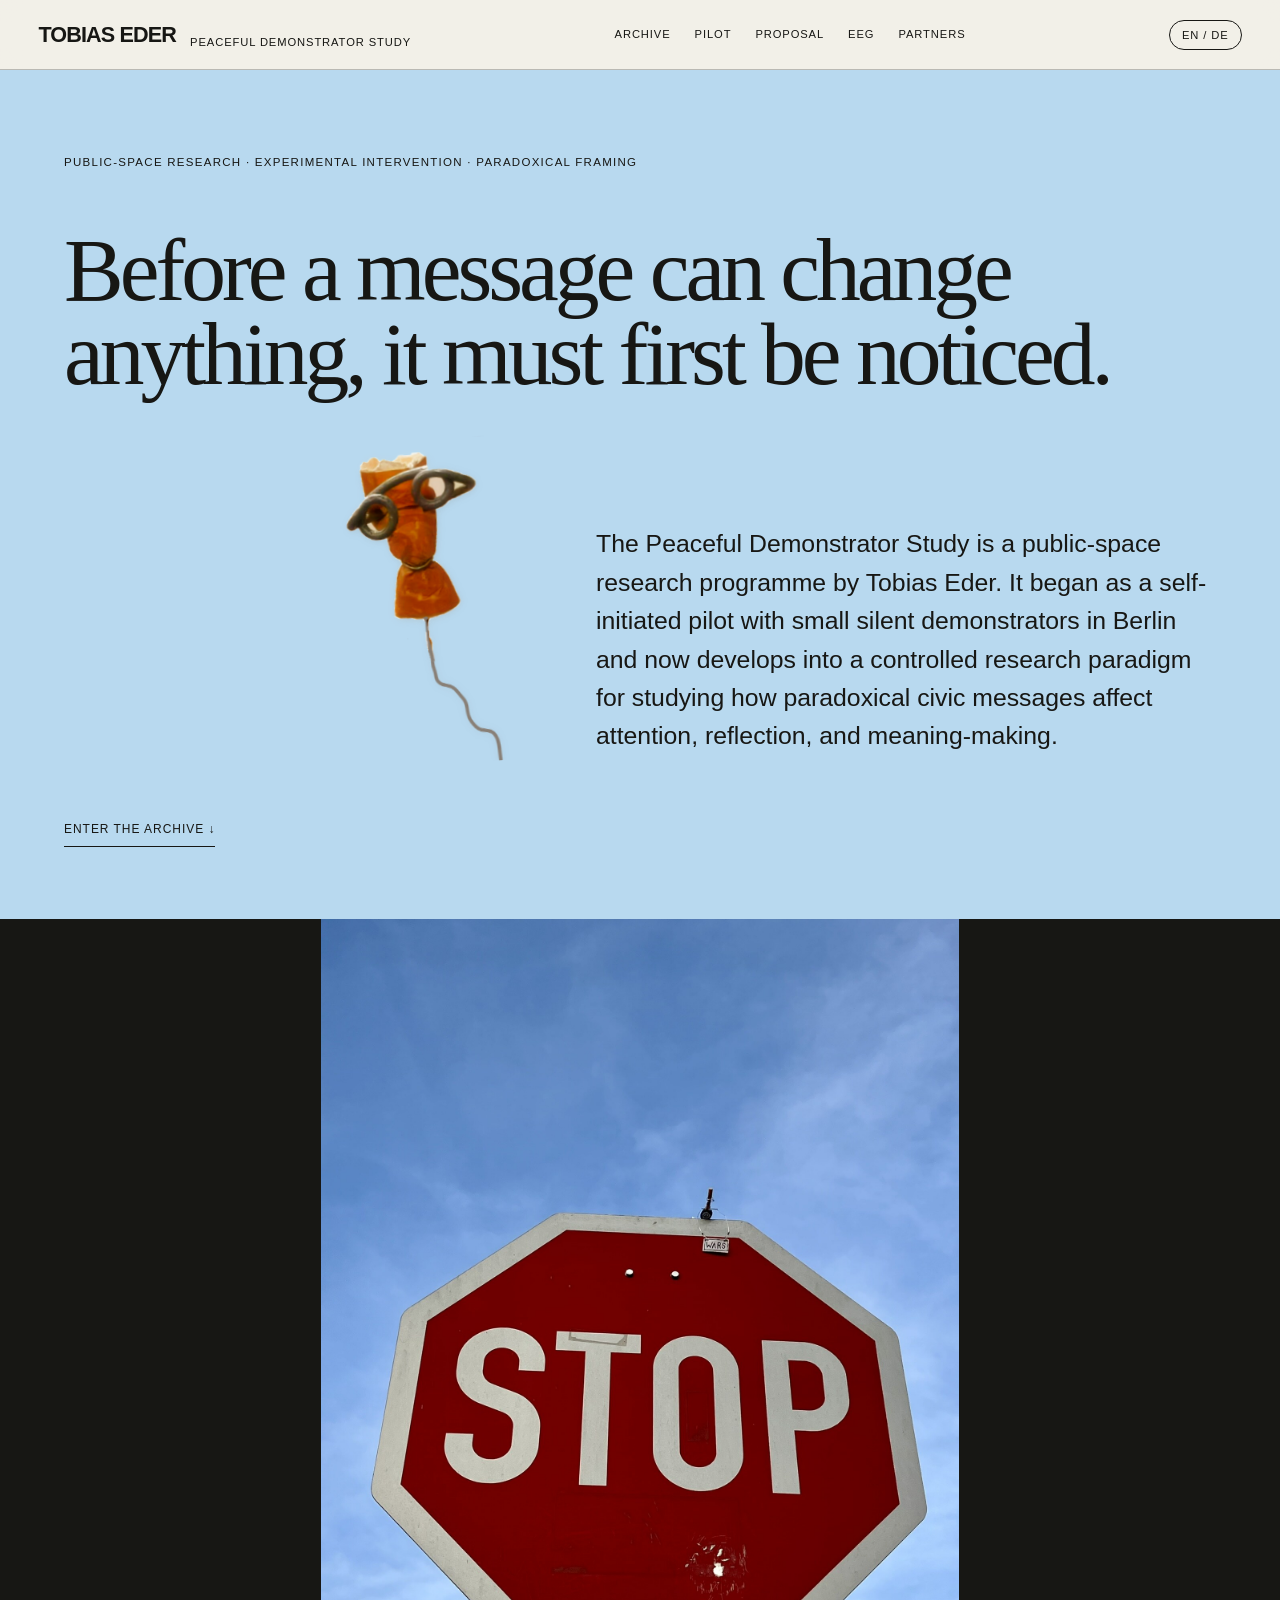
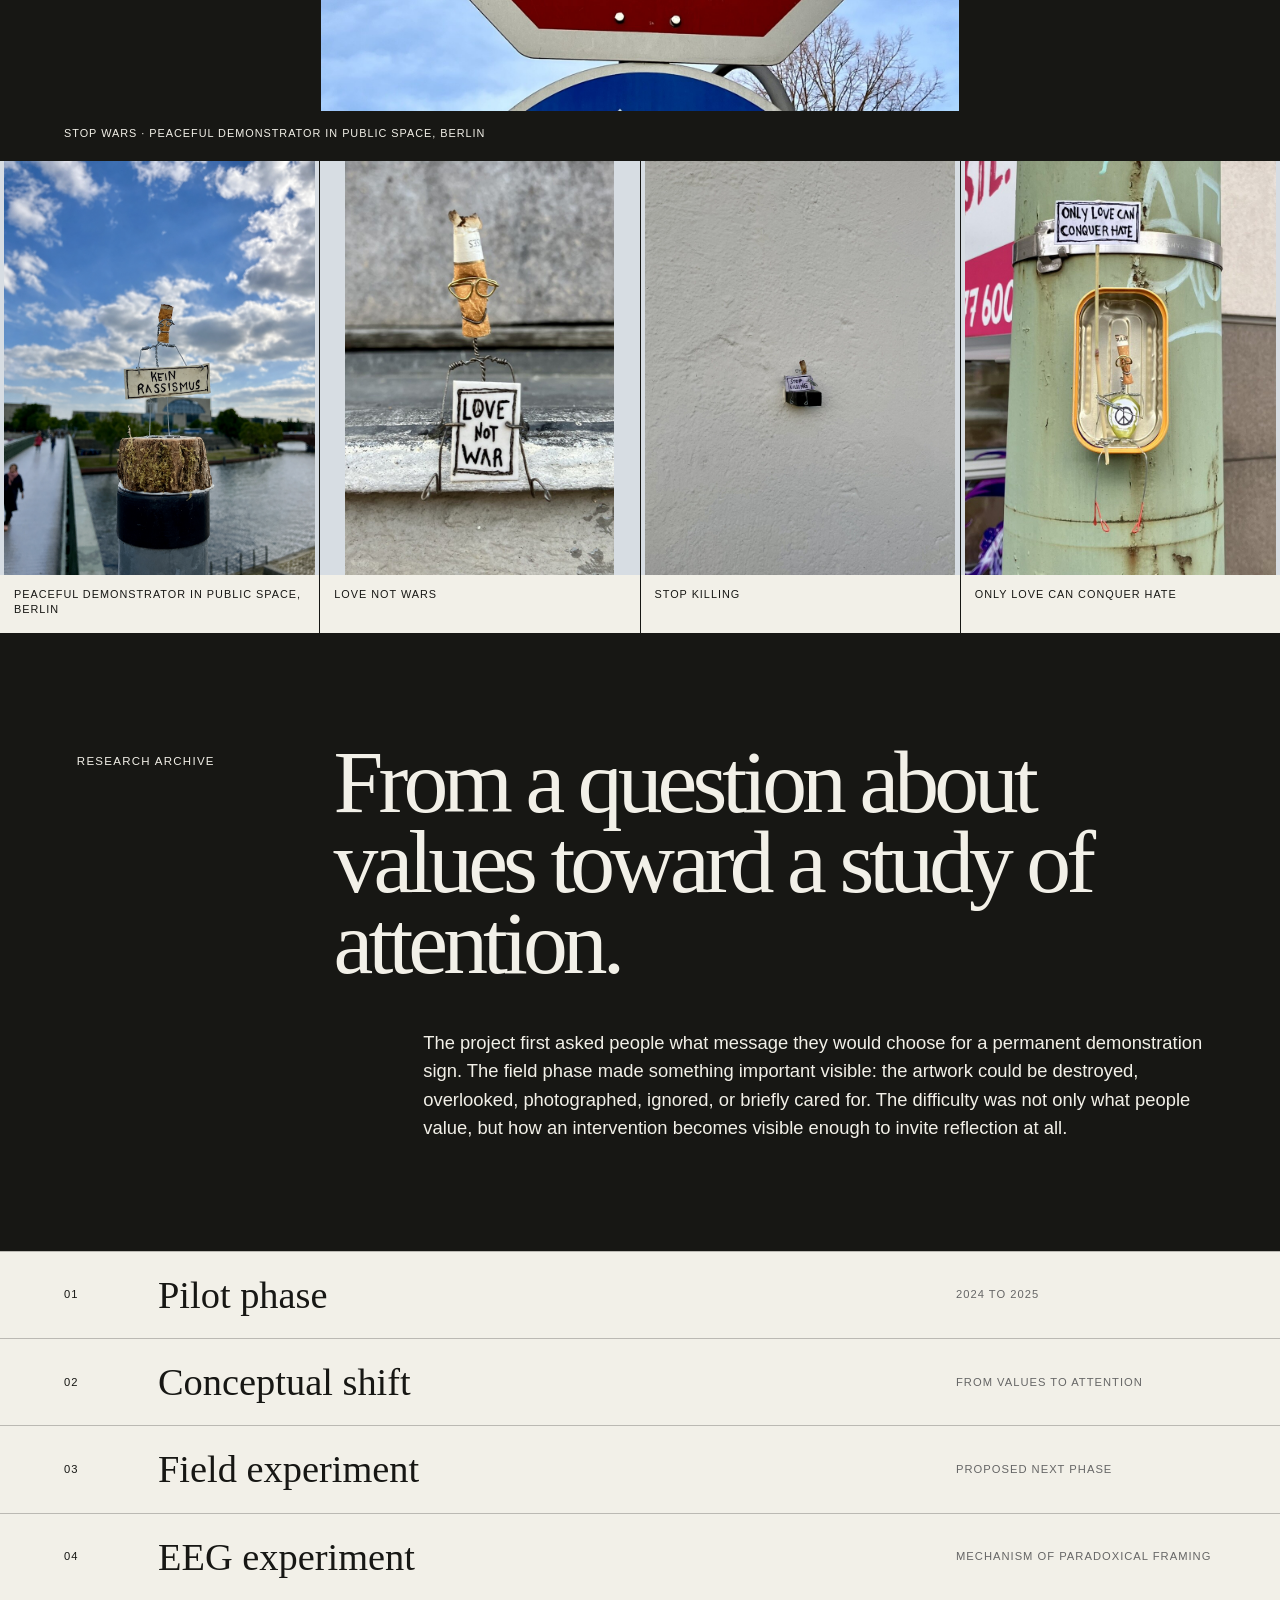
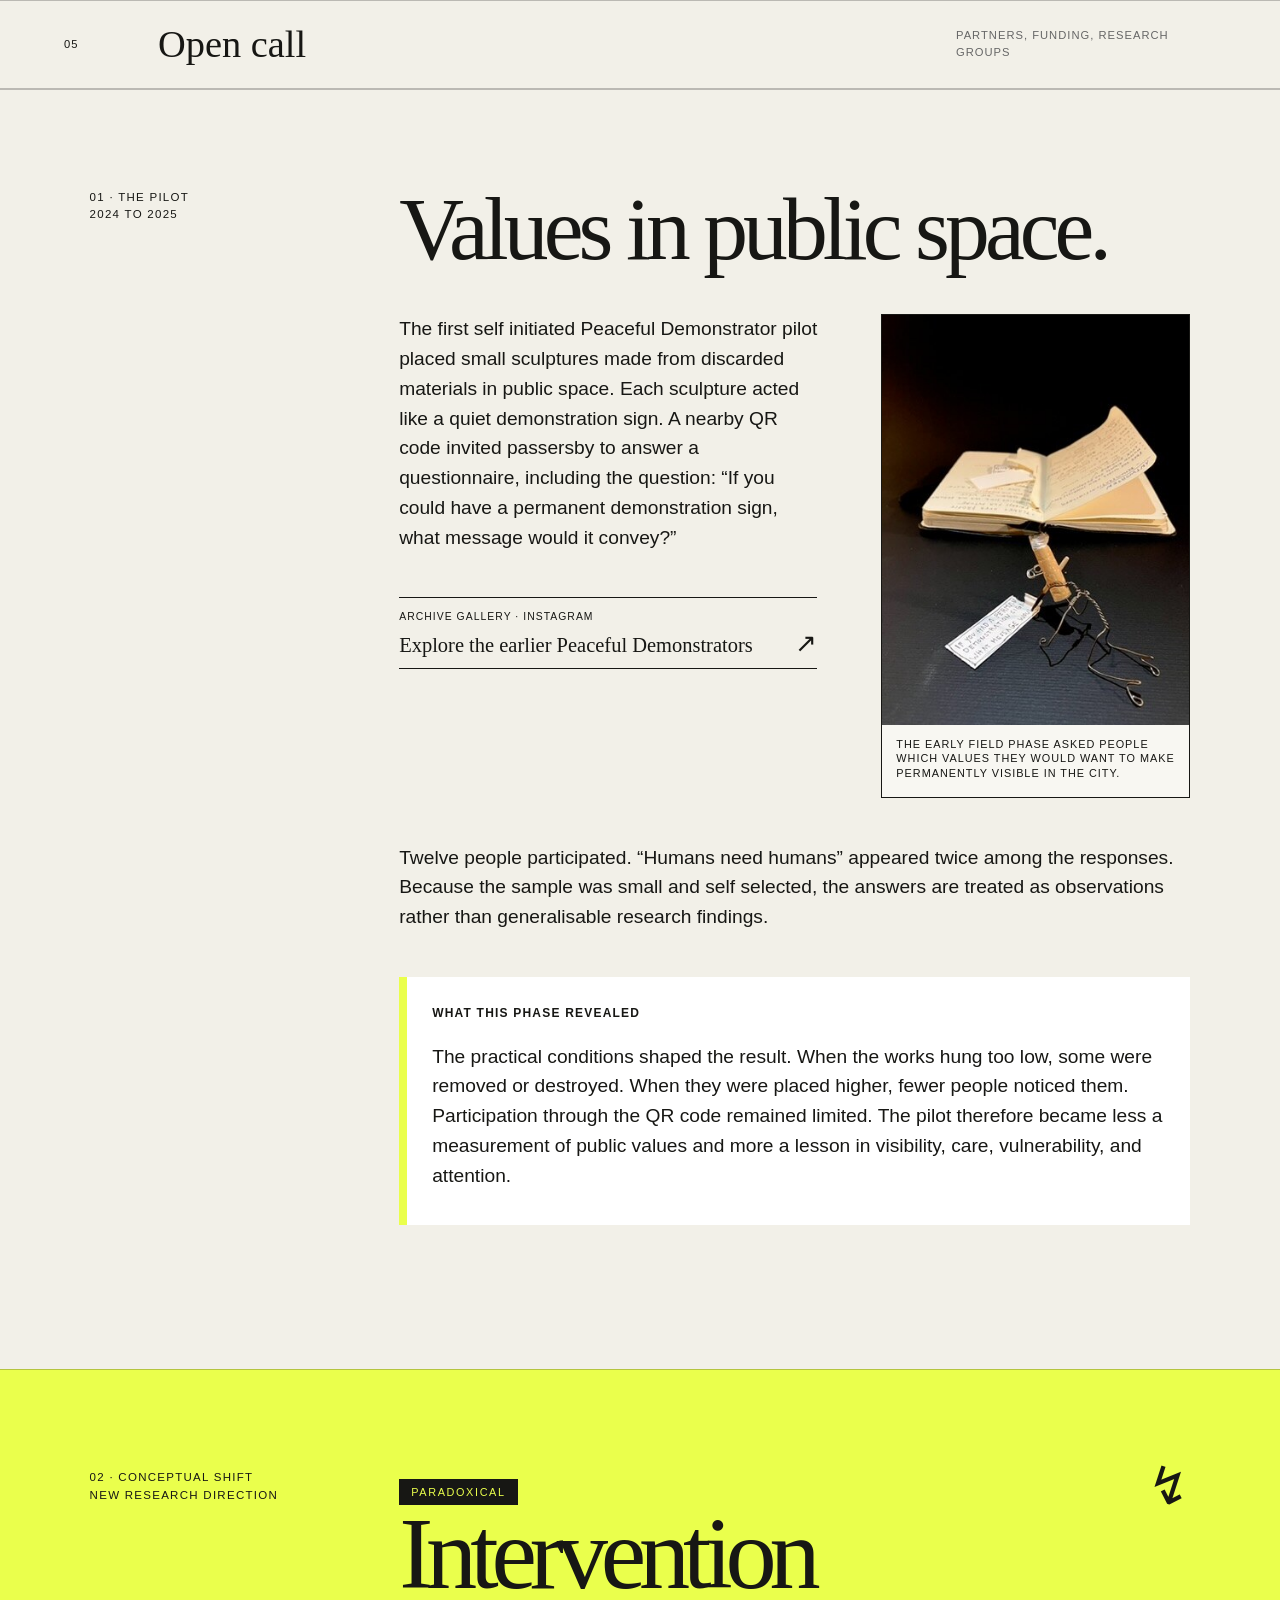
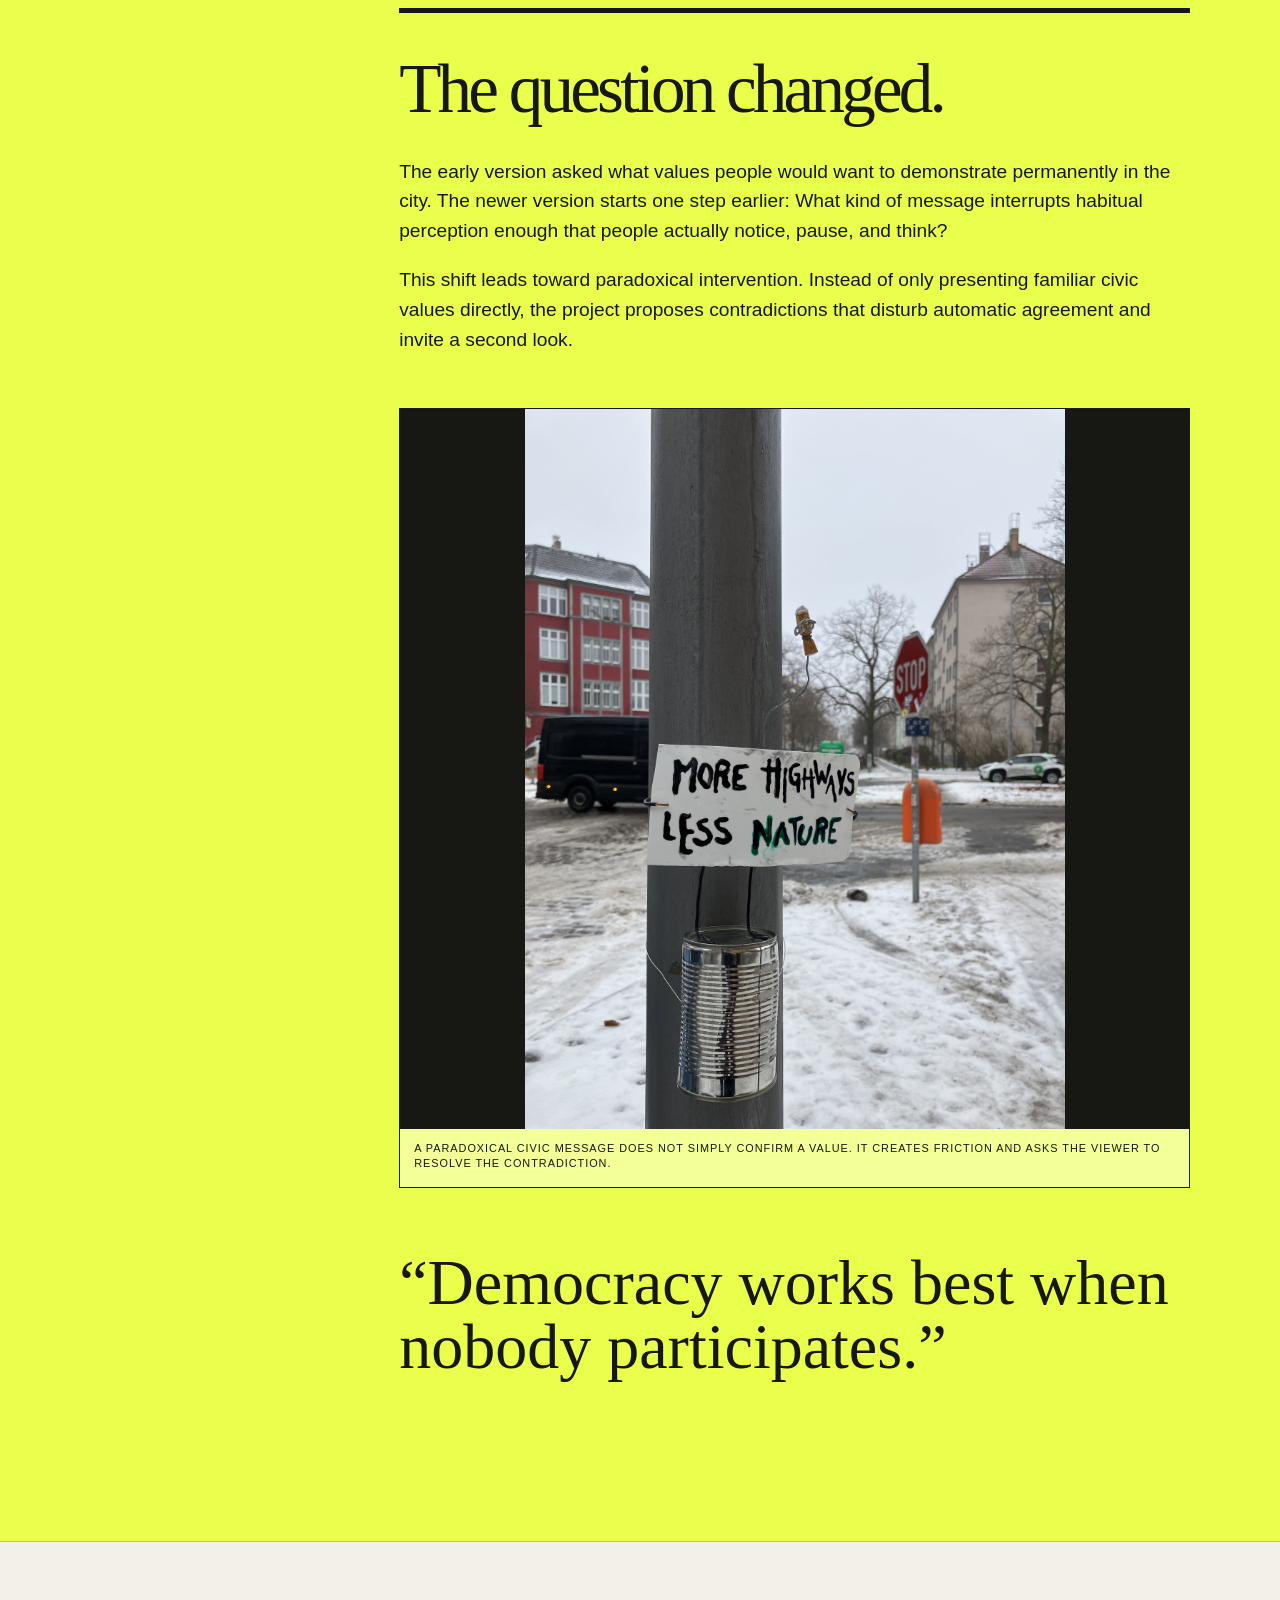
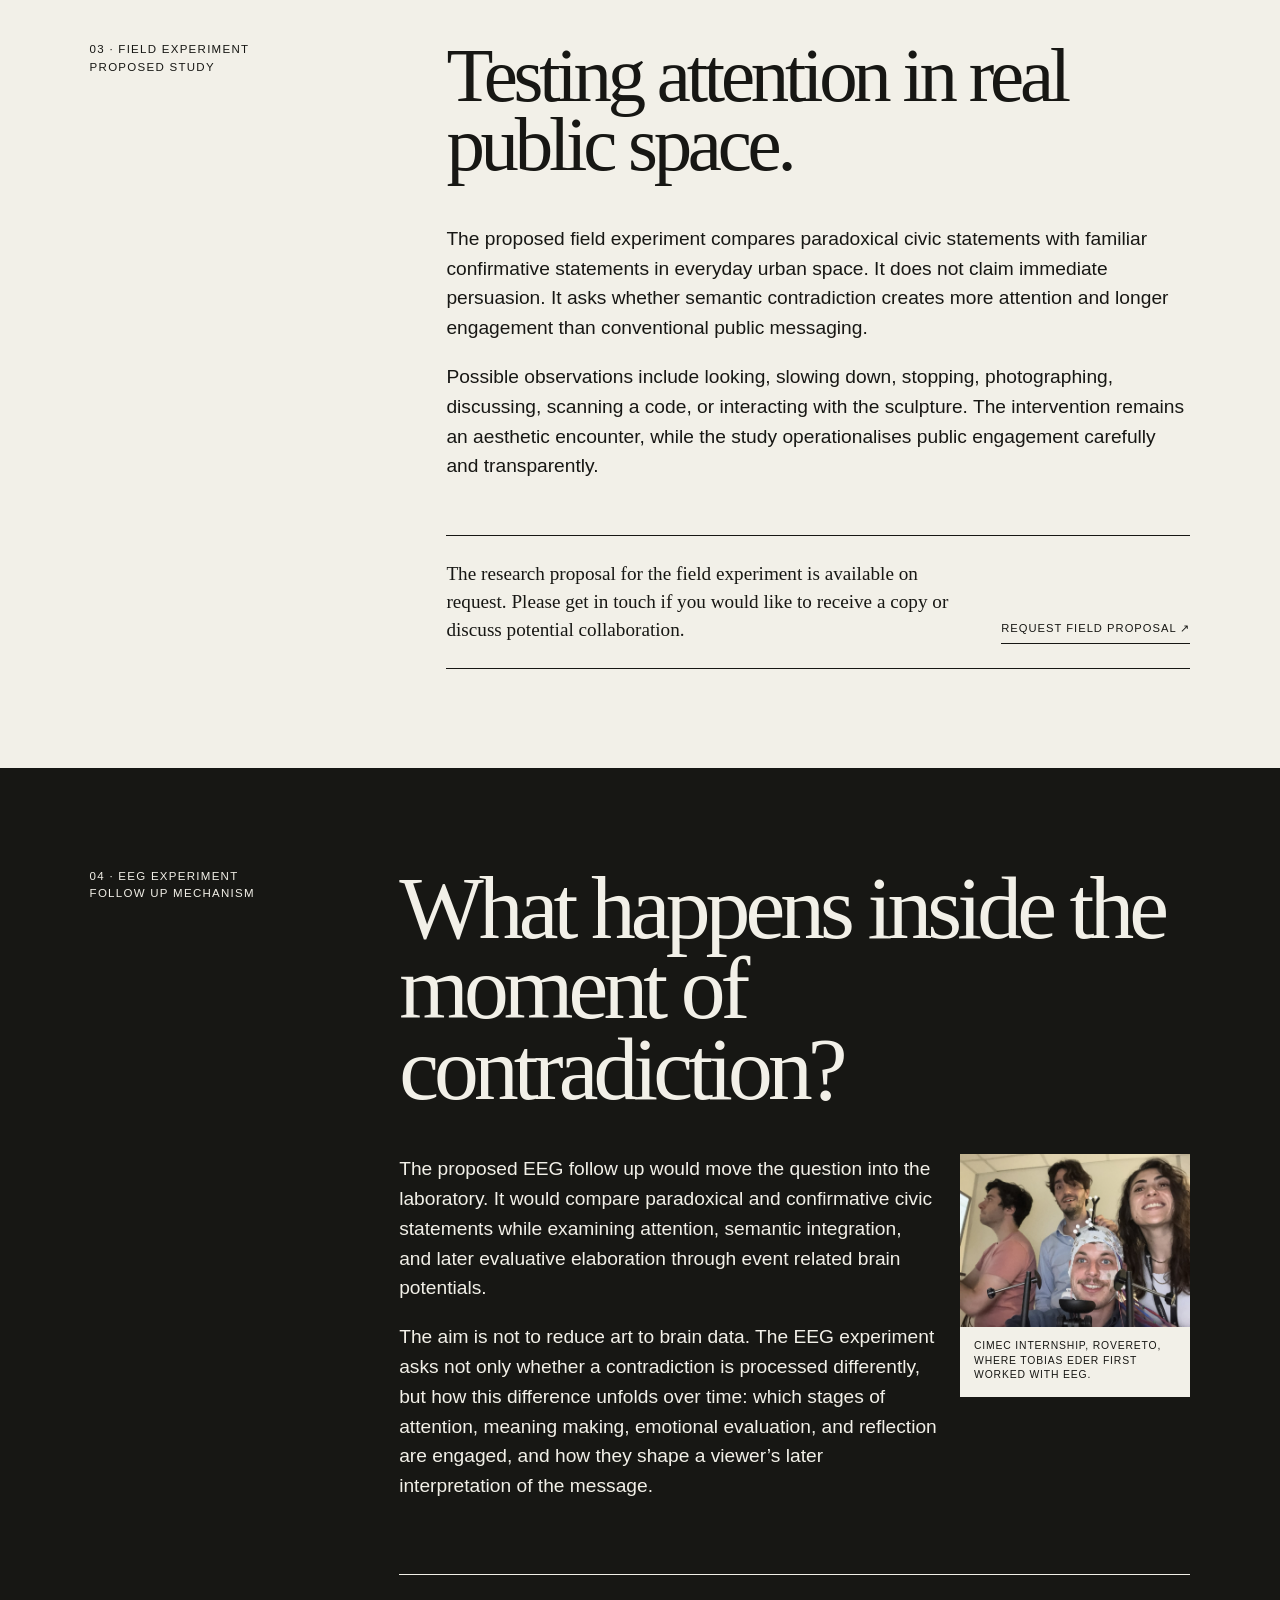
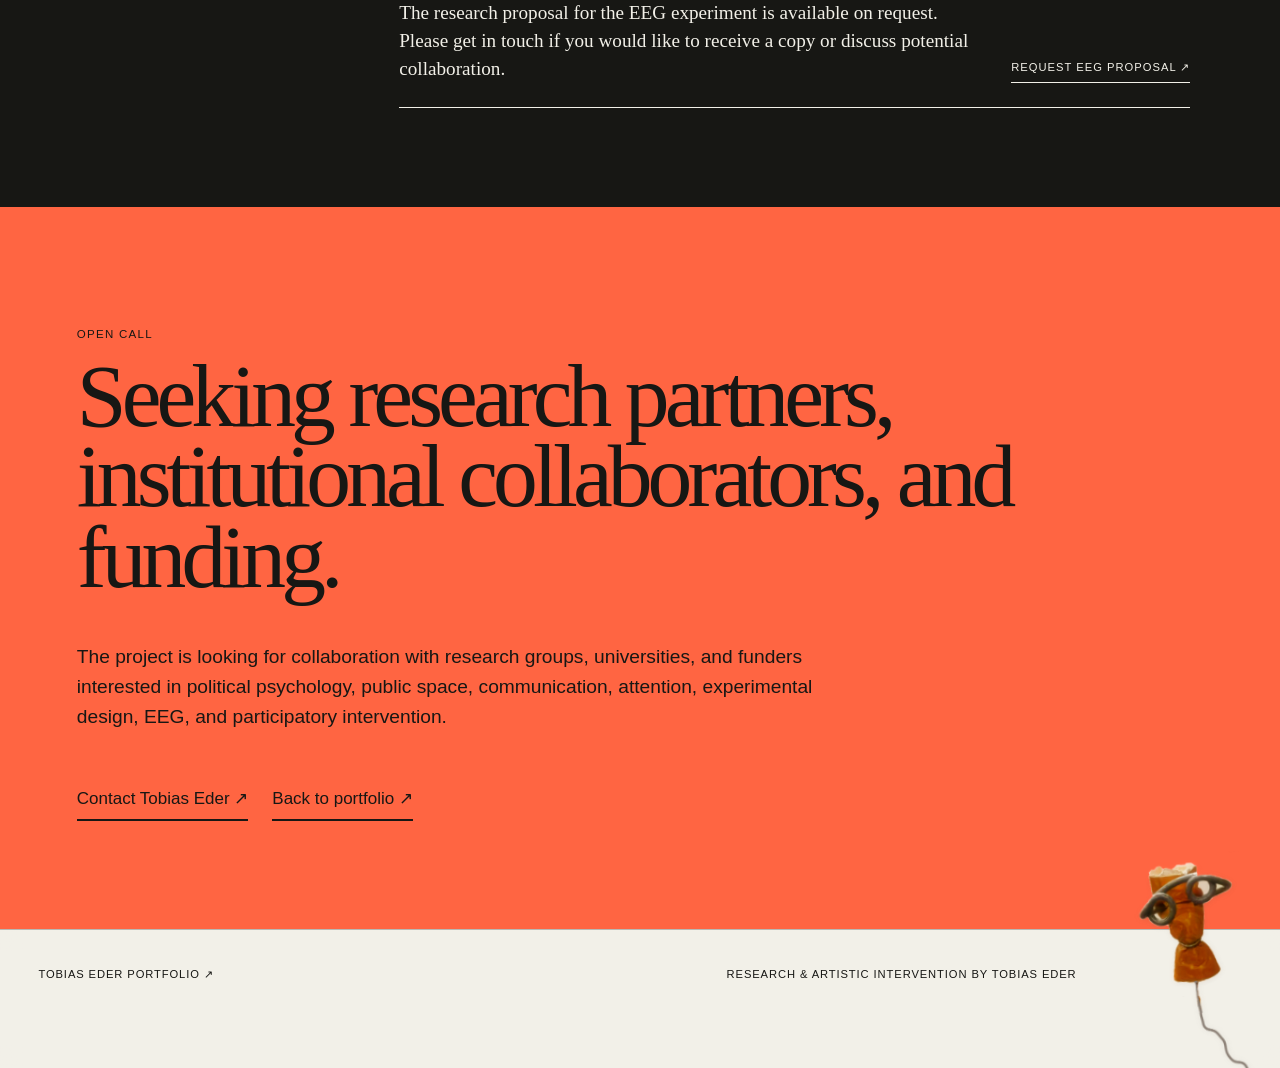
==== peaceful-study/index.html @ 13a1ddf2 "Publish latest Peaceful Demonstrator updates" ====
<!doctype html>
<html lang="en">
<head>
  <meta charset="utf-8">
  <meta name="viewport" content="width=device-width,initial-scale=1">
  <title>Peaceful Demonstrator Study · Tobias Eder</title>
  <link rel="stylesheet" href="study.css">
</head>
<body>
  <header>
    <a href="../index.html"><b>TOBIAS EDER</b><span>Peaceful Demonstrator Study</span></a>
    <nav>
      <a href="#archive">Archive</a>
      <a href="#pilot">Pilot</a>
      <a href="#proposal">Proposal</a>
      <a href="#eeg">EEG</a>
      <a href="#partners">Partners</a>
    </nav>
  </header>

  <main>
    <section class="study-hero">
      <p>Public-space research · Experimental intervention · Paradoxical framing</p>
      <h1>Before a message can change anything, it must first be noticed.</h1>
      <div class="hero-bottom">
        <img class="hero-character" src="../assets/footer-cigarette-head.png" alt="" aria-hidden="true">
        <p>The Peaceful Demonstrator Study is a public-space research programme by Tobias Eder. It began as a self-initiated pilot with small silent demonstrators in Berlin and now develops into a controlled research paradigm for studying how paradoxical civic messages affect attention, reflection, and meaning-making.</p>
        <a href="#archive">Enter the archive ↓</a>
      </div>
    </section>

    <figure class="study-image">
      <img src="../assets/peaceful-study/safe/stop-wars.jpg" alt="Peaceful Demonstrator carrying the message Stop wars in public space">
      <figcaption>Stop wars · Peaceful Demonstrator in public space, Berlin</figcaption>
    </figure>

    <section class="demonstrator-strip" aria-label="Peaceful Demonstrator image archive">
      <figure>
        <img src="../assets/peaceful-study/safe/peaceful-demonstrator-lightened.png" alt="Small Peaceful Demonstrator sculpture holding a civic sign in public space">
        <figcaption>Peaceful Demonstrator in public space, Berlin</figcaption>
      </figure>
      <figure>
        <img src="../assets/peaceful-study/safe/love-not-wars.jpg" alt="Peaceful Demonstrator carrying the message Love not wars">
        <figcaption>Love not wars</figcaption>
      </figure>
      <figure>
        <img src="../assets/peaceful-study/safe/stop-killing.jpg" alt="Peaceful Demonstrator carrying the message Stop killing">
        <figcaption>Stop killing</figcaption>
      </figure>
      <figure>
        <img src="../assets/peaceful-study/safe/only-love-can-conquer-hate.jpg" alt="Peaceful Demonstrator carrying the message Only love can conquer hate">
        <figcaption>Only love can conquer hate</figcaption>
      </figure>
    </section>

    <section id="archive" class="archive-intro">
      <p>Research archive</p>
      <h2>From a question about values toward a study of attention.</h2>
      <p>The project first asked people what message they would choose for a permanent demonstration sign. The field phase made something important visible: the artwork could be destroyed, overlooked, photographed, ignored, or briefly cared for. The difficulty was not only what people value, but how an intervention becomes visible enough to invite reflection at all.</p>
    </section>

    <nav class="study-index" aria-label="Peaceful Demonstrator Study chapters">
      <a href="#pilot"><span>01</span><strong>Pilot phase</strong><em>2024 to 2025</em></a>
      <a href="#shift"><span>02</span><strong>Conceptual shift</strong><em>From values to attention</em></a>
      <a href="#proposal"><span>03</span><strong>Field experiment</strong><em>Proposed next phase</em></a>
      <a href="#eeg"><span>04</span><strong>EEG experiment</strong><em>Mechanism of paradoxical framing</em></a>
      <a href="#partners"><span>05</span><strong>Open call</strong><em>Partners, funding, research groups</em></a>
    </nav>

    <section id="pilot" class="chapter">
      <aside>01 · The pilot<br>2024 to 2025</aside>
      <div>
        <h2>Values in public space.</h2>
        <div class="pilot-intro">
          <div class="pilot-copy">
            <p>The first self initiated Peaceful Demonstrator pilot placed small sculptures made from discarded materials in public space. Each sculpture acted like a quiet demonstration sign. A nearby QR code invited passersby to answer a questionnaire, including the question: “If you could have a permanent demonstration sign, what message would it convey?”</p>
            <a class="pilot-instagram" href="https://www.instagram.com/peacefuldemonstratorstudy/" target="_blank" rel="noopener">
              <span>Archive gallery · Instagram</span>
              Explore the earlier Peaceful Demonstrators <b aria-hidden="true">↗</b>
            </a>
          </div>
          <figure class="chapter-image chapter-image-small">
            <img src="../assets/peaceful-study/safe/asking-for-values.jpg" alt="Peaceful Demonstrator asking for values in public space">
            <figcaption>The early field phase asked people which values they would want to make permanently visible in the city.</figcaption>
          </figure>
        </div>
        <p>Twelve people participated. “Humans need humans” appeared twice among the responses. Because the sample was small and self selected, the answers are treated as observations rather than generalisable research findings.</p>
        <div class="learning">
          <h3>What this phase revealed</h3>
          <p>The practical conditions shaped the result. When the works hung too low, some were removed or destroyed. When they were placed higher, fewer people noticed them. Participation through the QR code remained limited. The pilot therefore became less a measurement of public values and more a lesson in visibility, care, vulnerability, and attention.</p>
        </div>
      </div>
    </section>

    <section id="shift" class="chapter accent">
      <aside>02 · Conceptual shift<br>New research direction</aside>
      <div>
        <div class="paradox-heading" aria-label="Paradoxical intervention">
          <span class="paradox-label">Paradoxical</span>
          <span class="paradox-spark" aria-hidden="true">↯</span>
          <strong>Intervention</strong>
        </div>
        <h2>The question changed.</h2>
        <p>The early version asked what values people would want to demonstrate permanently in the city. The newer version starts one step earlier: What kind of message interrupts habitual perception enough that people actually notice, pause, and think?</p>
        <p>This shift leads toward paradoxical intervention. Instead of only presenting familiar civic values directly, the project proposes contradictions that disturb automatic agreement and invite a second look.</p>
        <figure class="chapter-image">
          <img src="../assets/peaceful-study/safe/paradox-more-highways-less-nature.jpg" alt="Peaceful Demonstrator carrying the paradoxical message More highways less nature">
          <figcaption>A paradoxical civic message does not simply confirm a value. It creates friction and asks the viewer to resolve the contradiction.</figcaption>
        </figure>
        <blockquote>“Democracy works best when nobody participates.”</blockquote>
      </div>
    </section>

    <section id="proposal" class="chapter">
      <aside>03 · Field experiment<br>Proposed study</aside>
      <div>
        <h2>Testing attention in real public space.</h2>
        <p>The proposed field experiment compares paradoxical civic statements with familiar confirmative statements in everyday urban space. It does not claim immediate persuasion. It asks whether semantic contradiction creates more attention and longer engagement than conventional public messaging.</p>
        <p>Possible observations include looking, slowing down, stopping, photographing, discussing, scanning a code, or interacting with the sculpture. The intervention remains an aesthetic encounter, while the study operationalises public engagement carefully and transparently.</p>
        <div class="proposal-note">
          <p>The research proposal for the field experiment is available on request. Please get in touch if you would like to receive a copy or discuss potential collaboration.</p>
          <a href="mailto:eddyederart@gmail.com?subject=Peaceful%20Demonstrator%20Study%20Field%20Experiment%20Research%20Proposal">Request field proposal ↗</a>
        </div>
      </div>
    </section>

    <section id="eeg" class="chapter dark">
      <aside>04 · EEG experiment<br>Follow up mechanism</aside>
      <div>
        <h2>What happens inside the moment of contradiction?</h2>
        <div class="eeg-team-layout">
          <div>
            <p>The proposed EEG follow up would move the question into the laboratory. It would compare paradoxical and confirmative civic statements while examining attention, semantic integration, and later evaluative elaboration through event related brain potentials.</p>
            <p>The aim is not to reduce art to brain data. The EEG experiment asks not only whether a contradiction is processed differently, but how this difference unfolds over time: which stages of attention, meaning making, emotional evaluation, and reflection are engaged, and how they shape a viewer’s later interpretation of the message.</p>
          </div>
          <figure class="eeg-team-portrait">
            <img src="../assets/peaceful-study/eeg-experiment-team-portrait.jpeg" alt="Tobias Eder with collaborators during an EEG experiment session">
            <figcaption>CIMeC internship, Rovereto, where Tobias Eder first worked with EEG.</figcaption>
          </figure>
        </div>
        <div class="proposal-note">
          <p>The research proposal for the EEG experiment is available on request. Please get in touch if you would like to receive a copy or discuss potential collaboration.</p>
          <a href="mailto:eddyederart@gmail.com?subject=Peaceful%20Demonstrator%20Study%20EEG%20Experiment%20Research%20Proposal">Request EEG proposal ↗</a>
        </div>
      </div>
    </section>

    <section id="partners" class="partners">
      <p>Open call</p>
      <h2>Seeking research partners, institutional collaborators, and funding.</h2>
      <p>The project is looking for collaboration with research groups, universities, and funders interested in political psychology, public space, communication, attention, experimental design, EEG, and participatory intervention.</p>
      <div class="partner-links">
        <a href="mailto:eddyederart@gmail.com">Contact Tobias Eder ↗</a>
        <a href="../index.html">Back to portfolio ↗</a>
      </div>
    </section>
  </main>

  <footer class="study-footer">
    <img class="study-footer-character" src="../assets/footer-cigarette-head.png" alt="" aria-hidden="true">
    <a href="../index.html">Tobias Eder portfolio ↗</a>
    <span>Research & artistic intervention by Tobias Eder</span>
  </footer>

  <script src="../eddy-i18n.js"></script>
  <script src="study-motion.js"></script>
</body>
</html>
---- peaceful-study/study.css ----
:root{--ink:#171714;--paper:#f2f0e8;--yellow:#eaff4c;--blue:#b8d9ef;--orange:#ff6542;--line:rgba(23,23,20,.25);--serif:Georgia,"Times New Roman",serif;--sans:Arial,Helvetica,sans-serif}
*{box-sizing:border-box}html{scroll-behavior:smooth}body{margin:0;background:var(--paper);color:var(--ink);font:17px/1.55 var(--sans)}a{color:inherit;text-decoration:none}header,footer{display:flex;justify-content:space-between;align-items:center;padding:18px 3vw;border-bottom:1px solid var(--line);background:rgba(242,240,232,.94);backdrop-filter:blur(12px);position:sticky;top:0;z-index:10}footer{position:static;border-top:1px solid var(--line);border-bottom:0}header>a{display:flex;gap:14px;align-items:flex-end}header b{font-size:1.35rem;letter-spacing:-.04em}header span,header nav a,footer,.lang-toggle{text-transform:uppercase;letter-spacing:.08em;font-size:.7rem}header nav{display:flex;gap:24px;align-items:center}.lang-toggle{border:1px solid var(--ink);border-radius:999px;background:transparent;color:inherit;padding:8px 12px;cursor:pointer}
.study-hero{min-height:86vh;padding:8vh 5vw;background:var(--blue);display:flex;flex-direction:column;justify-content:space-between}.study-hero>p,.archive-intro>p:first-child,.chapter aside,.partners>p:first-child{text-transform:uppercase;letter-spacing:.11em;font-size:.72rem}.study-hero h1{font:400 clamp(3.6rem,7vw,8.5rem)/.93 var(--serif);letter-spacing:-.045em;margin:5vh 0;max-width:1180px}.hero-bottom{display:grid;grid-template-columns:1fr minmax(280px,620px);gap:5vw;align-items:end}.hero-bottom p{grid-column:2;font-size:clamp(1.15rem,2vw,1.55rem);margin:0}.hero-bottom a{justify-self:start;border-bottom:1px solid;padding-bottom:8px;text-transform:uppercase;letter-spacing:.08em;font-size:.75rem}
.study-image{margin:0;background:var(--ink);color:var(--paper)}.study-image img{display:block;width:100%;max-height:88vh;object-fit:contain;background:var(--ink)}.study-image figcaption{padding:14px 5vw 18px;text-transform:uppercase;letter-spacing:.09em;font-size:.68rem}
.demonstrator-strip{display:grid;grid-template-columns:repeat(4,1fr);gap:1px;background:var(--ink);border-top:1px solid var(--ink);border-bottom:1px solid var(--ink)}.demonstrator-strip figure{margin:0;background:var(--paper);min-width:0}.demonstrator-strip img{display:block;width:100%;height:46vh;max-height:560px;object-fit:contain;background:#d7dde3}.demonstrator-strip figcaption,.chapter-image figcaption{text-transform:uppercase;letter-spacing:.09em;font-size:.68rem;line-height:1.35}.demonstrator-strip figcaption{padding:12px 14px 16px}.chapter-image{margin:6vh 0;background:rgba(255,255,255,.42);border:1px solid currentColor}.chapter-image img{display:block;width:100%;height:auto;max-height:80vh;object-fit:contain;background:var(--ink)}.chapter-image figcaption{padding:12px 14px 16px}.chapter-image-small{max-width:460px;margin-left:auto}.chapter-image-small img{background:#d7dde3}
.archive-intro{padding:12vh 6vw;background:var(--ink);color:var(--paper);display:grid;grid-template-columns:180px minmax(0,1fr);gap:3vh 6vw}.archive-intro h2{font:400 clamp(3rem,7vw,8rem)/.9 var(--serif);letter-spacing:-.055em;margin:0}.archive-intro>p:last-child{grid-column:2;max-width:780px;margin:2vh 0 0 auto;font-size:1.15rem}
.study-index{border-top:1px solid var(--line);border-bottom:1px solid var(--line)}.study-index a{display:grid;grid-template-columns:70px minmax(0,1fr) 260px;gap:24px;align-items:center;padding:24px 5vw;border-top:1px solid var(--line);transition:background .2s}.study-index a:first-child{border-top:0}.study-index a:hover{background:var(--yellow)}.study-index span,.study-index em{text-transform:uppercase;letter-spacing:.09em;font-size:.7rem}.study-index strong{font:400 clamp(1.6rem,3vw,3.5rem)/1 var(--serif)}.study-index em{font-style:normal;color:#666}
.chapter{display:grid;grid-template-columns:220px minmax(0,1fr);gap:7vw;padding:11vh 7vw;border-top:1px solid var(--line)}.chapter h2,.partners h2{font:400 clamp(3rem,7vw,8rem)/.9 var(--serif);letter-spacing:-.055em;margin:0 0 5vh}.chapter div>p{font-size:1.2rem;max-width:800px}.learning{max-width:820px;border-left:8px solid var(--yellow);padding:15px 25px;margin:5vh 0;background:white}.learning h3{font-size:.75rem;text-transform:uppercase;letter-spacing:.1em}.accent{background:var(--yellow)}#proposal{grid-template-columns:280px minmax(0,1fr);gap:6vw}#proposal h2{max-width:1050px;font-size:clamp(3rem,6vw,7rem)}blockquote{font:400 clamp(2.4rem,5vw,6rem)/1 var(--serif);margin:7vh 0;max-width:1000px}.dark{background:var(--ink);color:var(--paper)}
.eeg-team-layout{display:grid;grid-template-columns:minmax(0,1fr) minmax(180px,.35fr);gap:clamp(28px,5vw,70px);align-items:start}.eeg-team-layout>div>p:first-child{margin-top:0}.eeg-team-portrait{width:clamp(180px,18vw,260px);margin:0;background:var(--paper);color:var(--ink);justify-self:end;align-self:start}.eeg-team-portrait img{display:block;width:100%;height:auto;aspect-ratio:4/3;object-fit:cover}.eeg-team-portrait figcaption{padding:12px 14px 14px;text-transform:uppercase;letter-spacing:.08em;font-size:.65rem;line-height:1.4}
.paradox-heading{display:grid;grid-template-columns:max-content 1fr;align-items:end;column-gap:18px;row-gap:8px;max-width:940px;margin:0 0 clamp(38px,5vh,68px);padding-bottom:18px;border-bottom:1px solid currentColor;position:relative}.paradox-heading::after{content:"";position:absolute;bottom:-1px;left:0;width:0;height:5px;background:var(--ink);transition:width .8s cubic-bezier(.2,.8,.2,1)}.paradox-heading.is-visible::after{width:100%}.paradox-label{grid-column:1;display:inline-block;margin:0;background:var(--ink);color:var(--yellow);padding:8px 12px 7px;font-size:.68rem;line-height:1;text-transform:uppercase;letter-spacing:.15em;transform:translateX(-10px);opacity:0;transition:transform .55s ease,opacity .45s ease}.paradox-heading.is-visible .paradox-label{transform:translateX(0);opacity:1}.paradox-spark{grid-column:2;justify-self:end;margin:0;color:var(--ink);font:400 clamp(2.4rem,4vw,4.5rem)/.7 var(--serif);transform:rotate(-16deg) scale(.7);opacity:0;transition:transform .5s cubic-bezier(.2,.9,.3,1.25) .18s,opacity .3s ease .18s}.paradox-heading.is-visible .paradox-spark{transform:rotate(8deg) scale(1);opacity:1}.paradox-heading strong{grid-column:1/-1;font:400 clamp(3.8rem,8vw,8.3rem)/.8 var(--serif);letter-spacing:-.07em}.accent .paradox-heading+h2{max-width:800px;margin-bottom:4vh;font-size:clamp(3rem,5.4vw,6.3rem);line-height:.9}
.pilot-intro{display:grid;grid-template-columns:minmax(320px,1.15fr) minmax(300px,.85fr);gap:clamp(32px,5vw,84px);align-items:start;margin-bottom:5vh}.pilot-copy{max-width:720px}.pilot-copy>p{font-size:1.2rem;margin:0}.pilot-instagram{display:grid;grid-template-columns:1fr auto;gap:8px 20px;align-items:end;max-width:440px;margin:clamp(34px,5vh,66px) auto 0;padding:14px 0 12px;border-top:1px solid currentColor;border-bottom:1px solid currentColor;font:400 clamp(1.1rem,1.6vw,1.35rem)/1.1 var(--serif);transition:padding .22s ease,background .22s ease}.pilot-instagram span{grid-column:1/-1;text-transform:uppercase;letter-spacing:.1em;font:400 .65rem/1 var(--sans)}.pilot-instagram b{font:400 1.25em/1 var(--sans);transition:transform .22s ease}.pilot-instagram:hover{padding-left:12px;padding-right:12px;background:var(--yellow)}.pilot-instagram:hover b{transform:translate(3px,-3px)}.pilot-intro .chapter-image-small{width:100%;max-width:520px;margin:0;justify-self:end}.pilot-intro .chapter-image-small img{max-height:62vh;object-fit:cover;object-position:center}
.proposal-note{display:grid;grid-template-columns:minmax(0,1fr) auto;gap:28px;align-items:end;max-width:900px;margin-top:6vh;padding:24px 0;border-top:1px solid currentColor;border-bottom:1px solid currentColor}.proposal-note p{max-width:640px;margin:0;font:400 1.15rem/1.45 var(--serif)}.proposal-note a{white-space:nowrap;border-bottom:1px solid;padding-bottom:5px;text-transform:uppercase;letter-spacing:.09em;font-size:.7rem}
.partners{padding:12vh 6vw;background:var(--orange)}.partners h2{max-width:1300px}.partners>p:not(:first-child){max-width:780px;font-size:1.2rem}.partner-links{display:flex;gap:24px;flex-wrap:wrap;margin-top:6vh}.partner-links a{border-bottom:2px solid;padding-bottom:7px}
@media(max-width:760px){header{position:static;align-items:flex-start;gap:14px;flex-wrap:wrap}header nav{display:none}.study-hero{padding:7vh 18px}.study-hero h1{font-size:17vw}.hero-bottom,.archive-intro,.chapter,.pilot-intro,.eeg-team-layout{grid-template-columns:1fr}.hero-bottom p,.archive-intro>p:last-child{grid-column:1}.archive-intro,.chapter,.partners{padding:9vh 18px}.study-index a{grid-template-columns:38px 1fr;padding:21px 18px}.study-index em{grid-column:2}.chapter h2,.partners h2{font-size:3.2rem}.study-image img{max-height:none}.demonstrator-strip{grid-template-columns:1fr 1fr}.demonstrator-strip img{height:48vh}.chapter-image-small,.pilot-intro .chapter-image-small{max-width:none;margin-left:0;justify-self:stretch}.pilot-intro .chapter-image-small img{max-height:none;object-fit:contain}.eeg-team-portrait{max-width:460px}.paradox-heading{column-gap:10px;margin-bottom:32px}.paradox-heading strong{font-size:17vw}.accent .paradox-heading+h2{font-size:14vw}}
@media(prefers-reduced-motion:reduce){.paradox-heading::after{transition:none}.paradox-label,.paradox-spark{transform:none;opacity:1;transition:none}}
@media(max-width:480px){.demonstrator-strip{grid-template-columns:1fr}.demonstrator-strip img{height:auto}}
@media(max-width:600px){.proposal-note{grid-template-columns:1fr;align-items:start}.proposal-note a{justify-self:start}}
.hero-character{grid-column:1;justify-self:end;align-self:end;width:clamp(105px,12vw,180px);height:auto;object-fit:contain;margin:0 2vw -1vh 0;transform:translate3d(0,calc(var(--scroll-lift,0px) * -1),0) rotate(calc(-4deg + var(--scroll-turn,0deg) + var(--pointer-turn,0deg)));transform-origin:50% 82%;transition:transform .32s ease-out;will-change:transform;opacity:1;filter:saturate(1.25) contrast(1.08)}.study-footer{position:relative;overflow:visible;min-height:138px;padding:24px 3vw 72px}.study-footer>*:not(.study-footer-character){position:relative;z-index:2}.study-footer span{margin-right:clamp(105px,13vw,165px);text-align:right}.study-footer-character{position:absolute;right:2vw;bottom:-20px;z-index:1;width:clamp(82px,8.6vw,126px);height:auto;object-fit:contain;opacity:1;filter:saturate(1.16) contrast(1.05);transform:translate3d(0,calc(var(--footer-lift,0px) * -1),0) rotate(calc(-4deg + var(--footer-turn,0deg)));transform-origin:50% 82%;transition:transform .42s cubic-bezier(.2,.85,.3,1.25);will-change:transform;pointer-events:auto}
@media(max-width:760px){.hero-character{grid-column:1;justify-self:start;width:118px;margin:8px 0 2px;opacity:1}.study-footer{min-height:142px;align-items:flex-start;gap:16px;padding-bottom:76px}.study-footer span{margin-right:100px;text-align:right}.study-footer-character{right:8px;bottom:-14px;width:92px;opacity:1}}
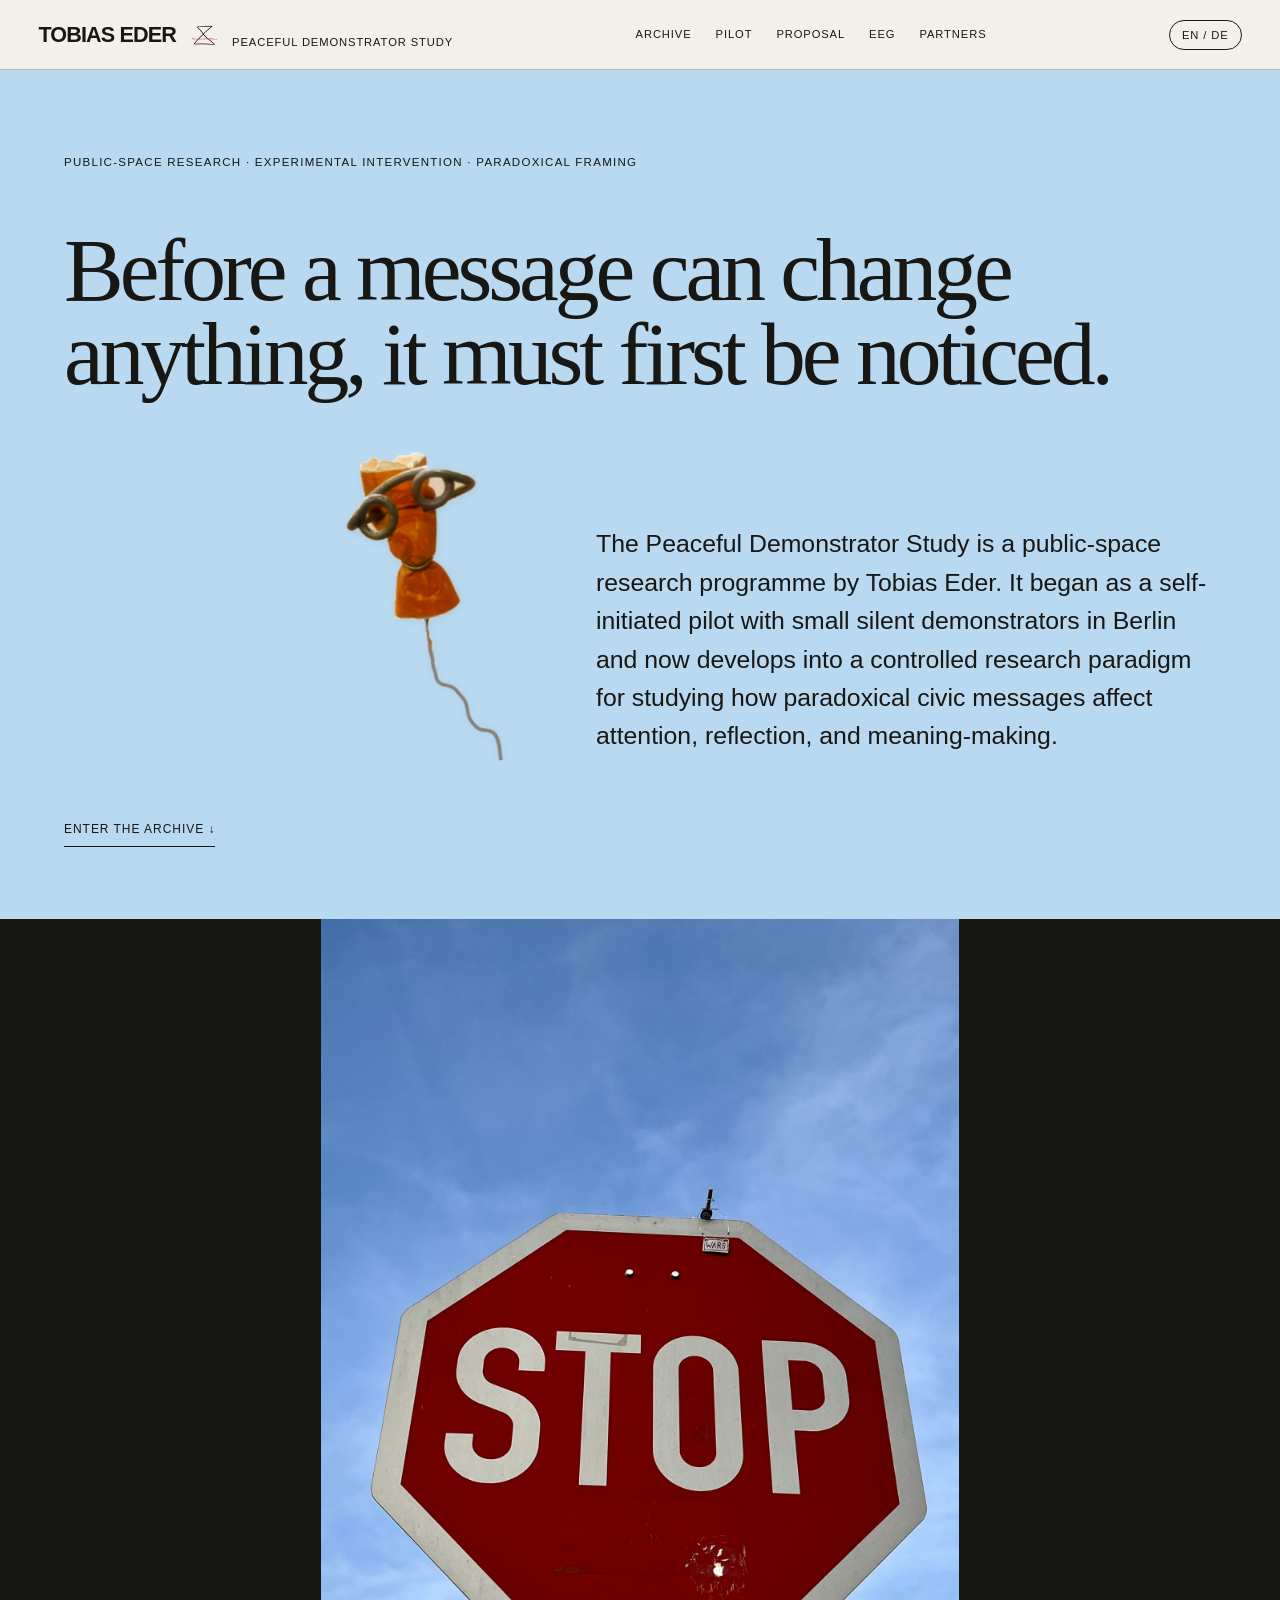
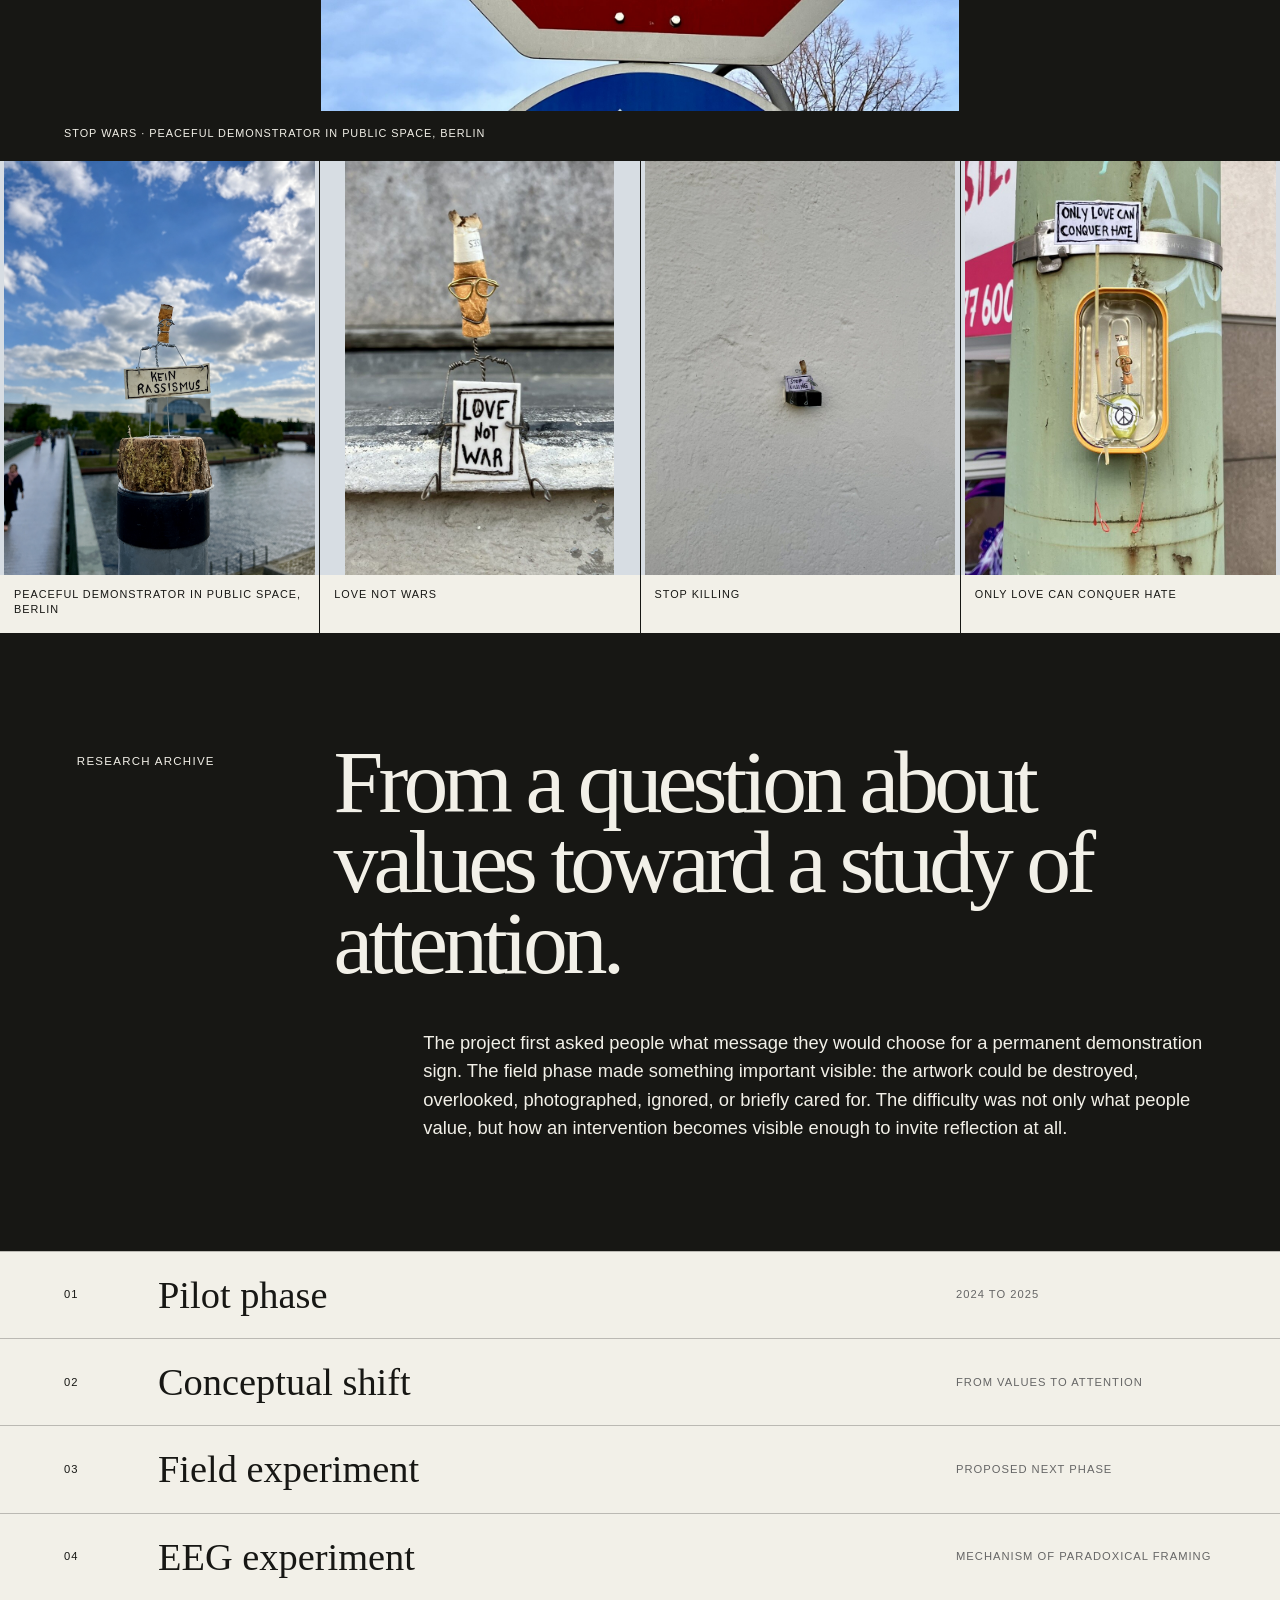
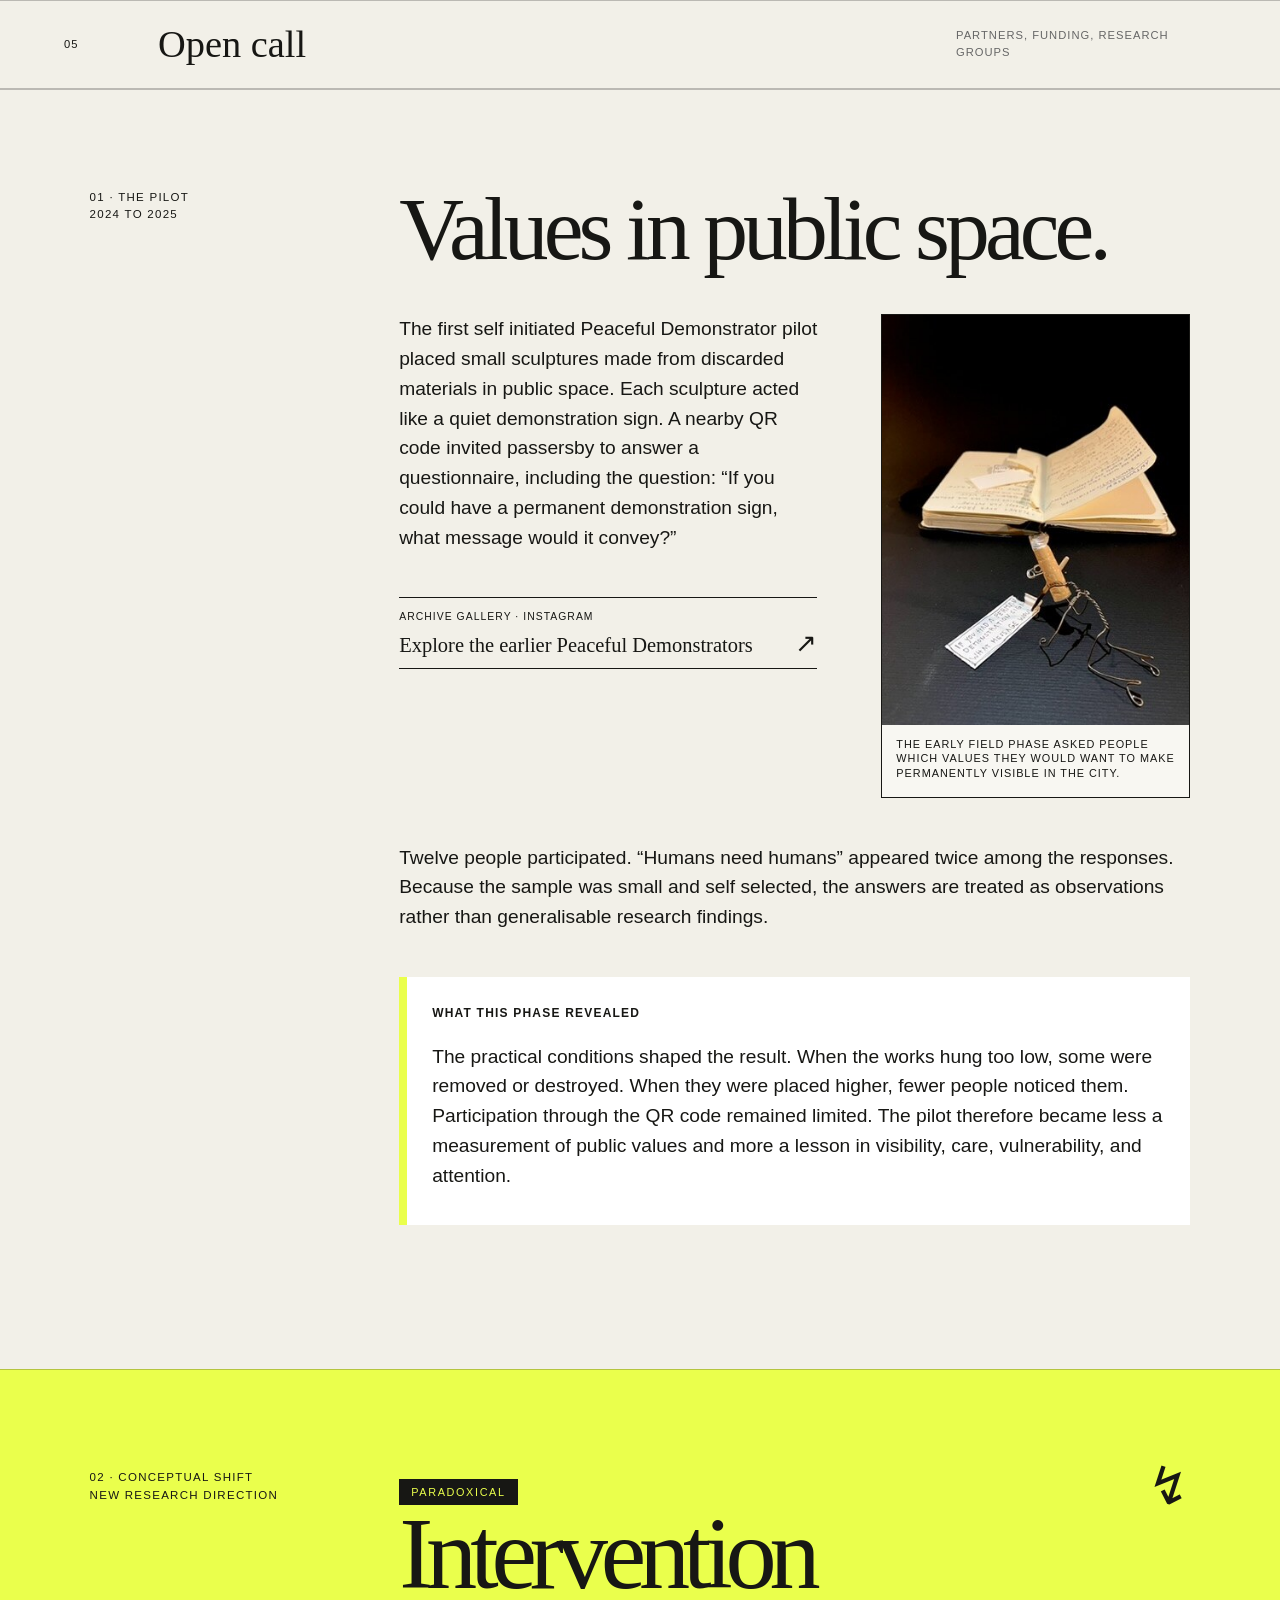
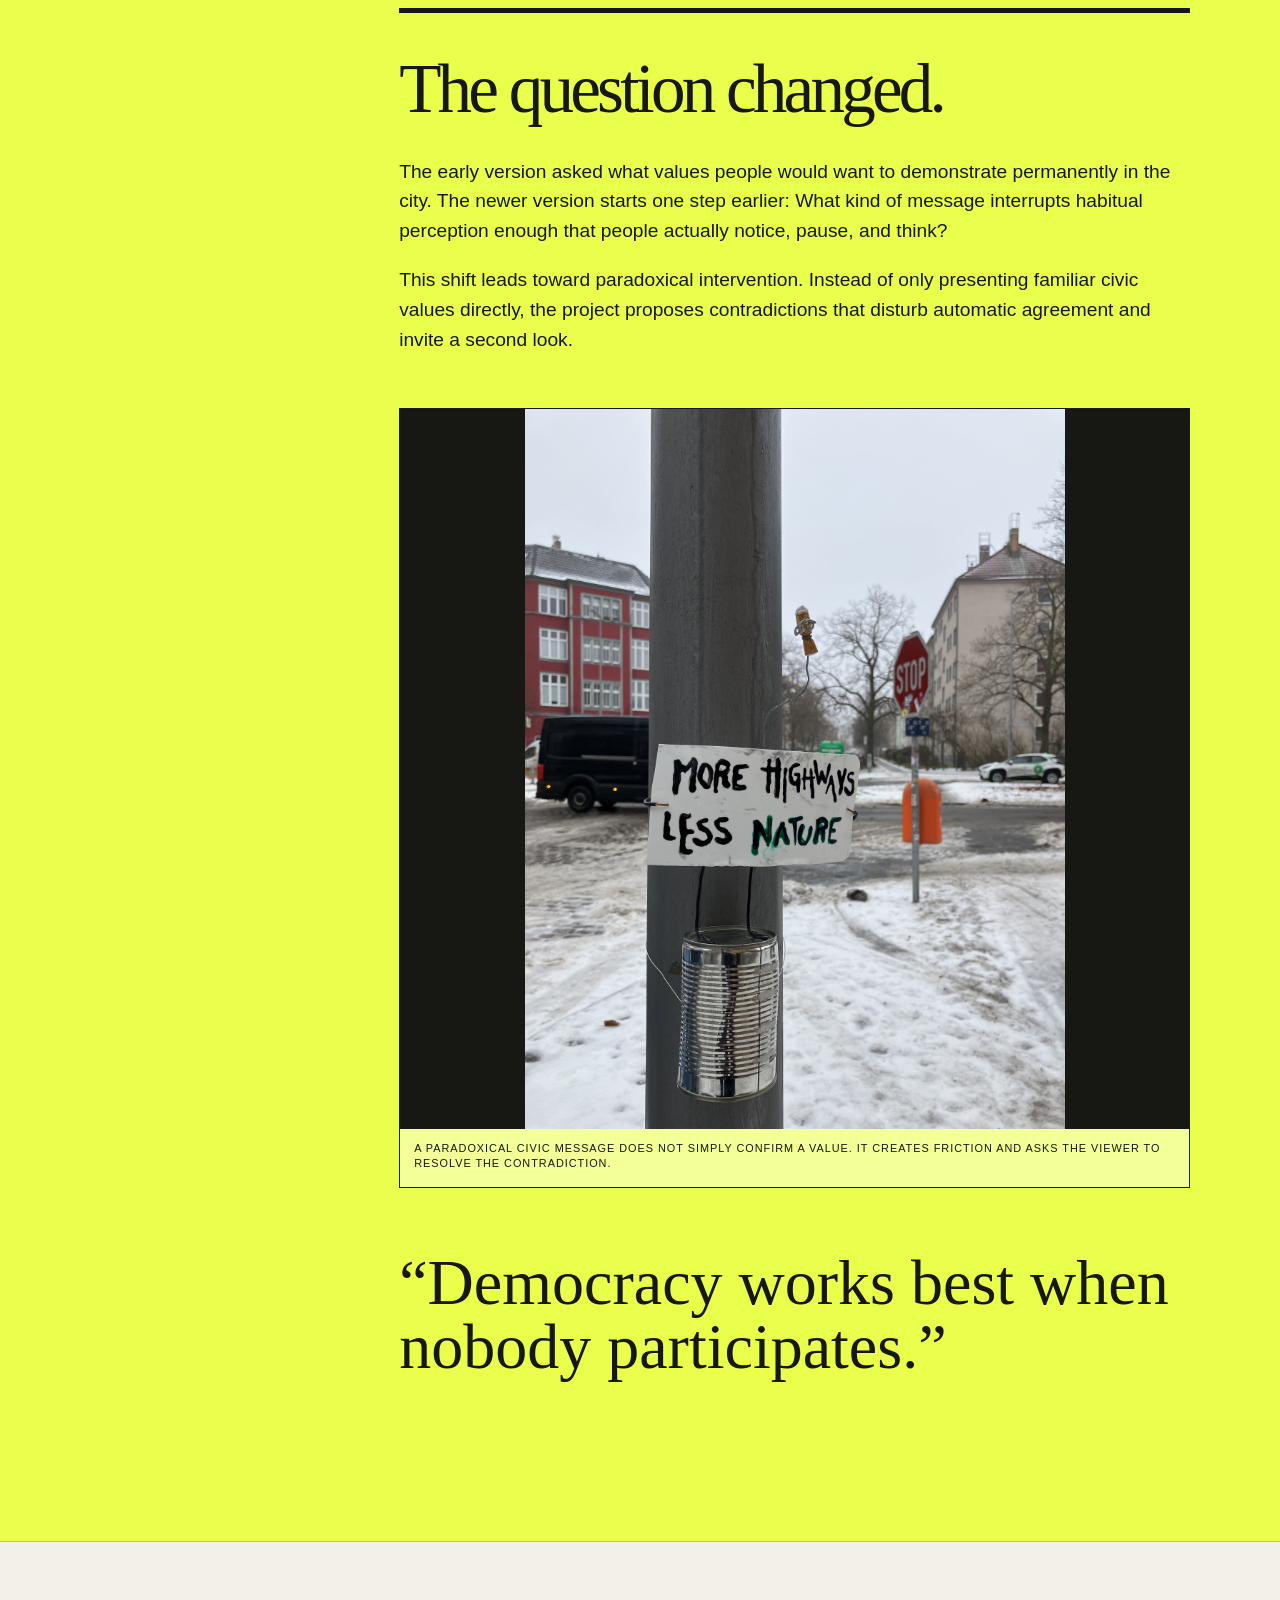
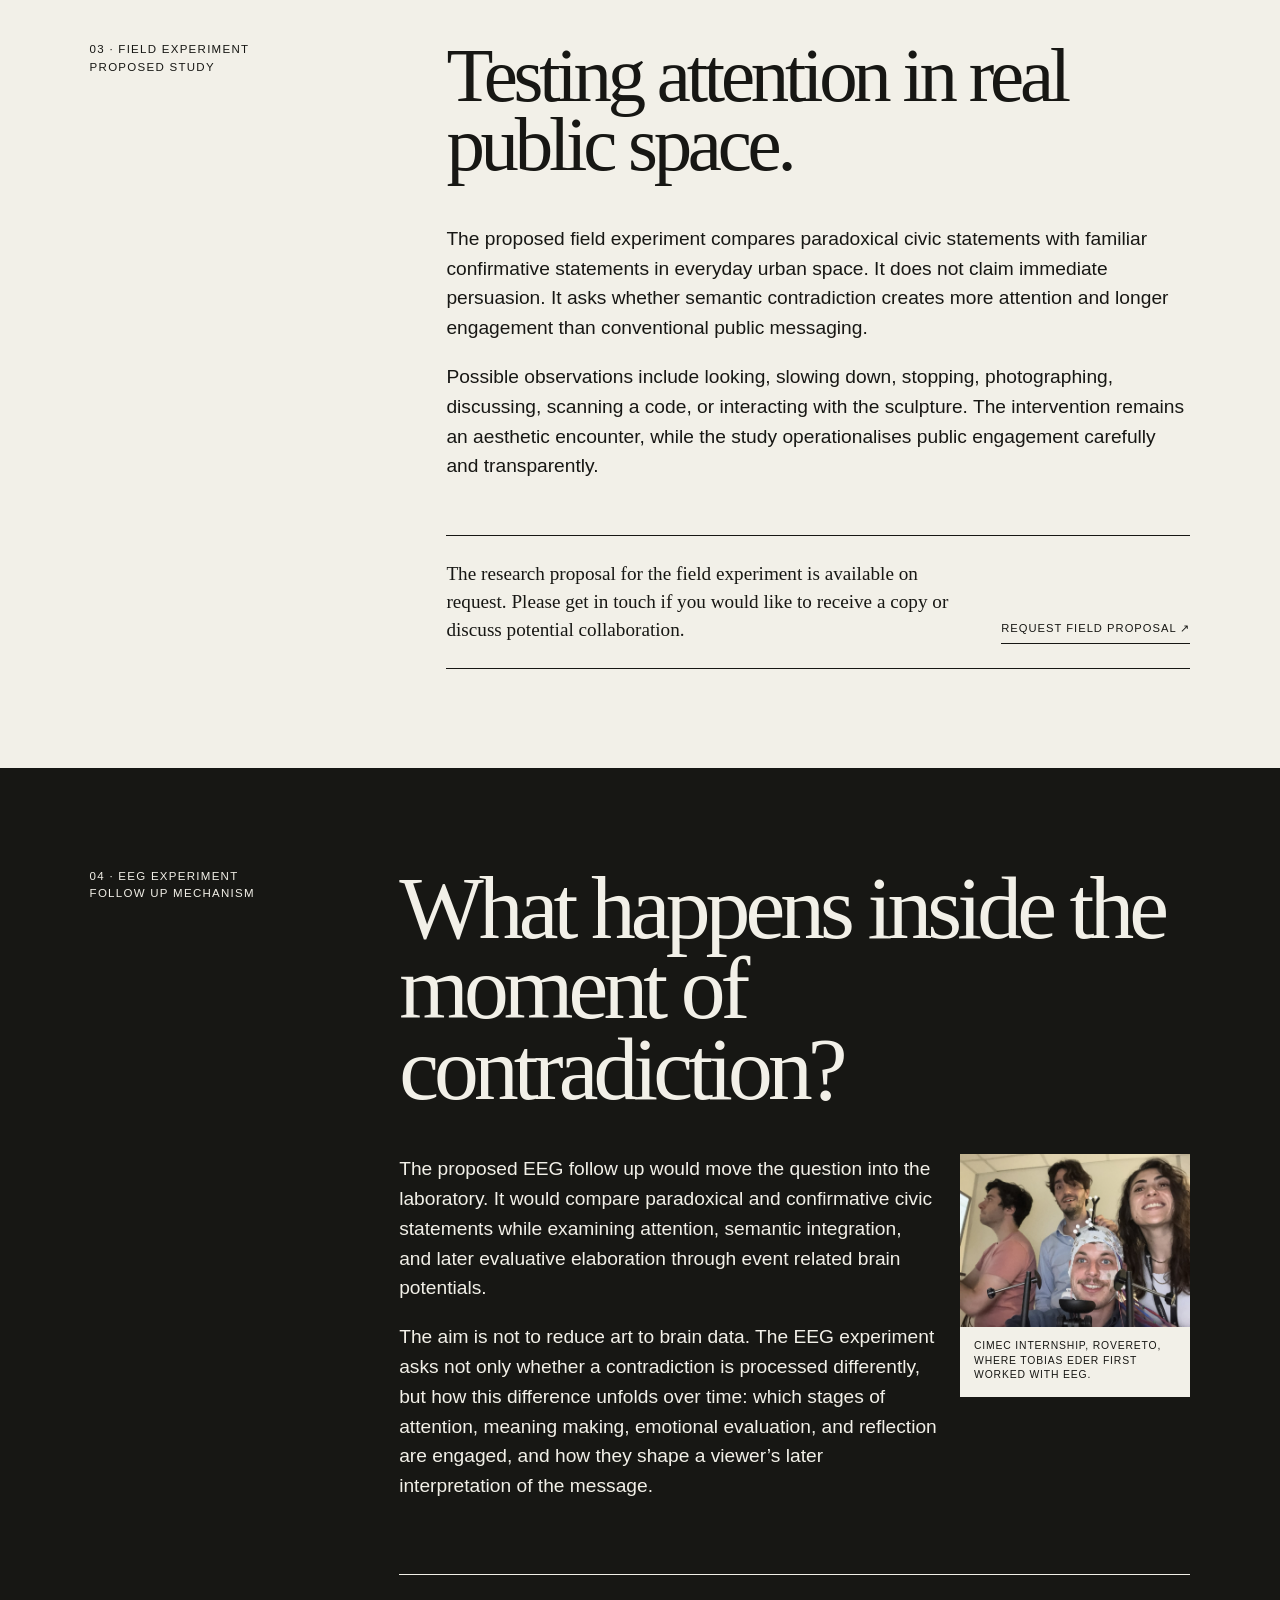
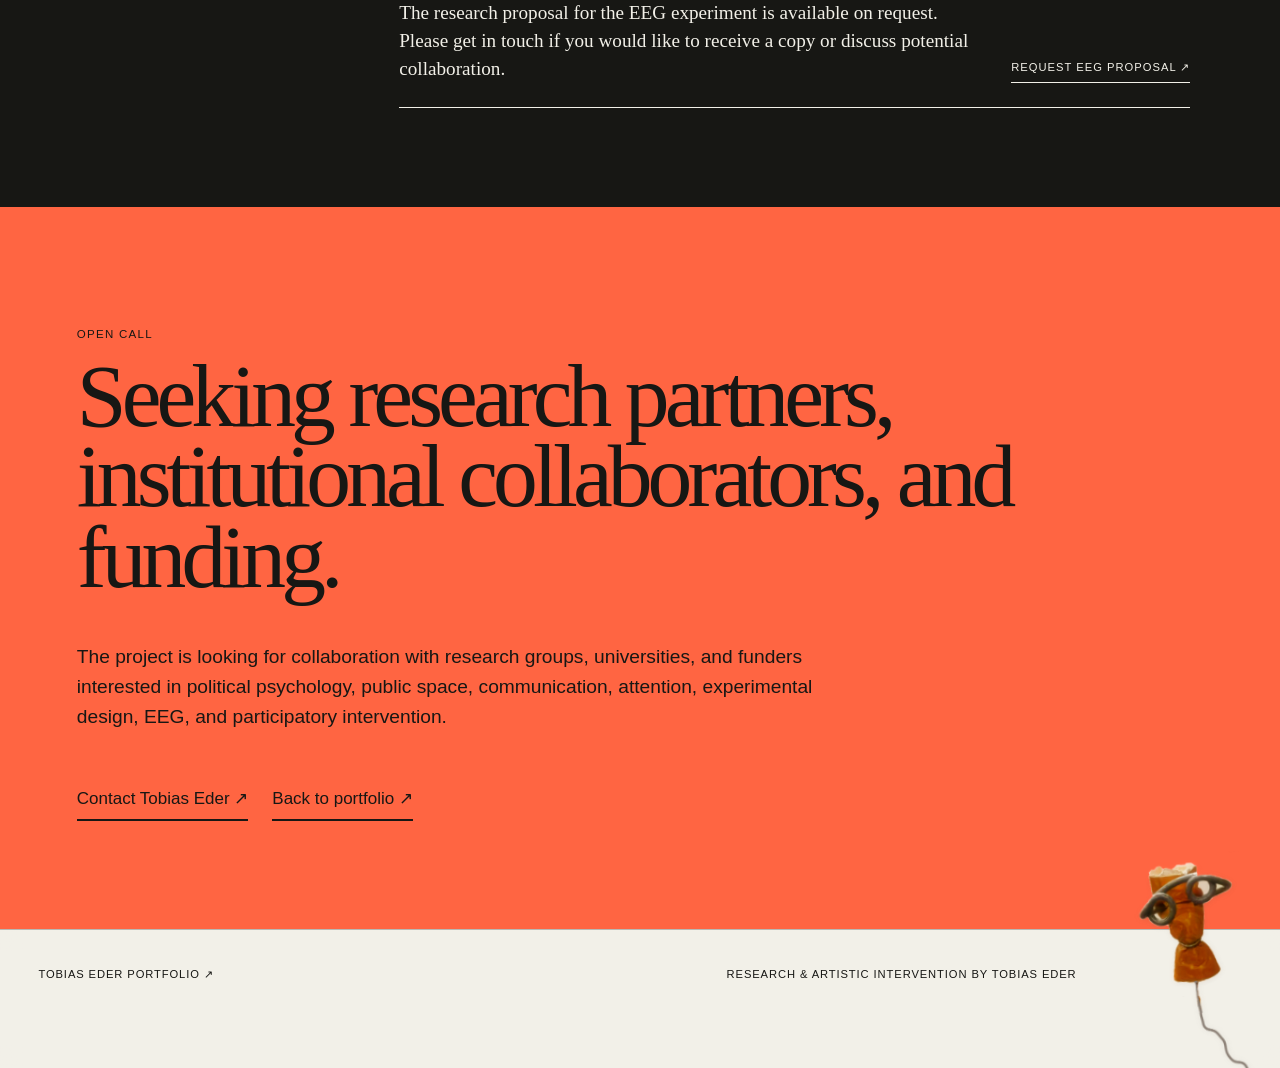
==== commit 3da205ad: "Add Tobias Eder signature logo" ====
--- a/peaceful-study/index.html
+++ b/peaceful-study/index.html
@@ -4,11 +4,13 @@
   <meta charset="utf-8">
   <meta name="viewport" content="width=device-width,initial-scale=1">
   <title>Peaceful Demonstrator Study · Tobias Eder</title>
+  <link rel="icon" type="image/png" href="../assets/brand/tobias-eder-logo.png">
   <link rel="stylesheet" href="study.css">
+  <style>header .signature-logo{width:28px;height:28px;object-fit:contain;align-self:center;flex:0 0 auto}</style>
 </head>
 <body>
   <header>
-    <a href="../index.html"><b>TOBIAS EDER</b><span>Peaceful Demonstrator Study</span></a>
+    <a href="../index.html"><b>TOBIAS EDER</b><img class="signature-logo" src="../assets/brand/tobias-eder-logo.png" alt="" aria-hidden="true"><span>Peaceful Demonstrator Study</span></a>
     <nav>
       <a href="#archive">Archive</a>
       <a href="#pilot">Pilot</a>
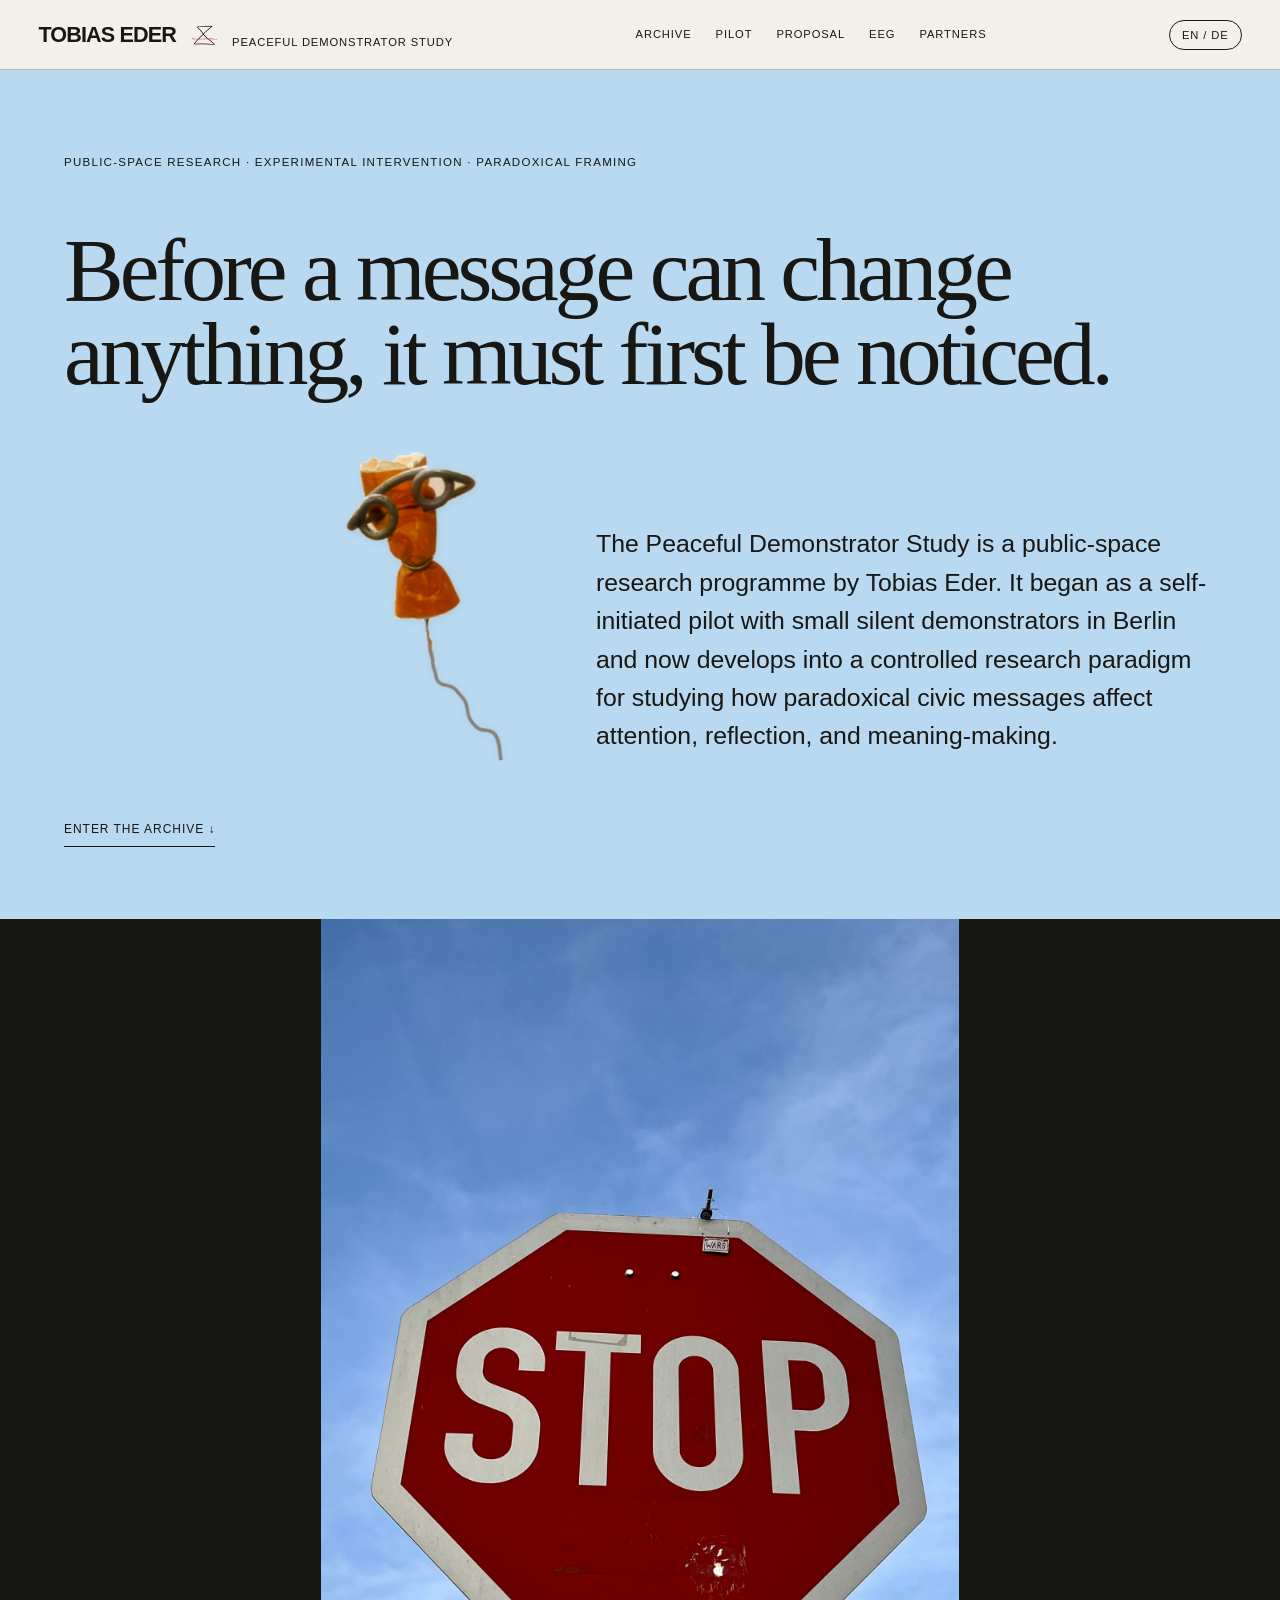
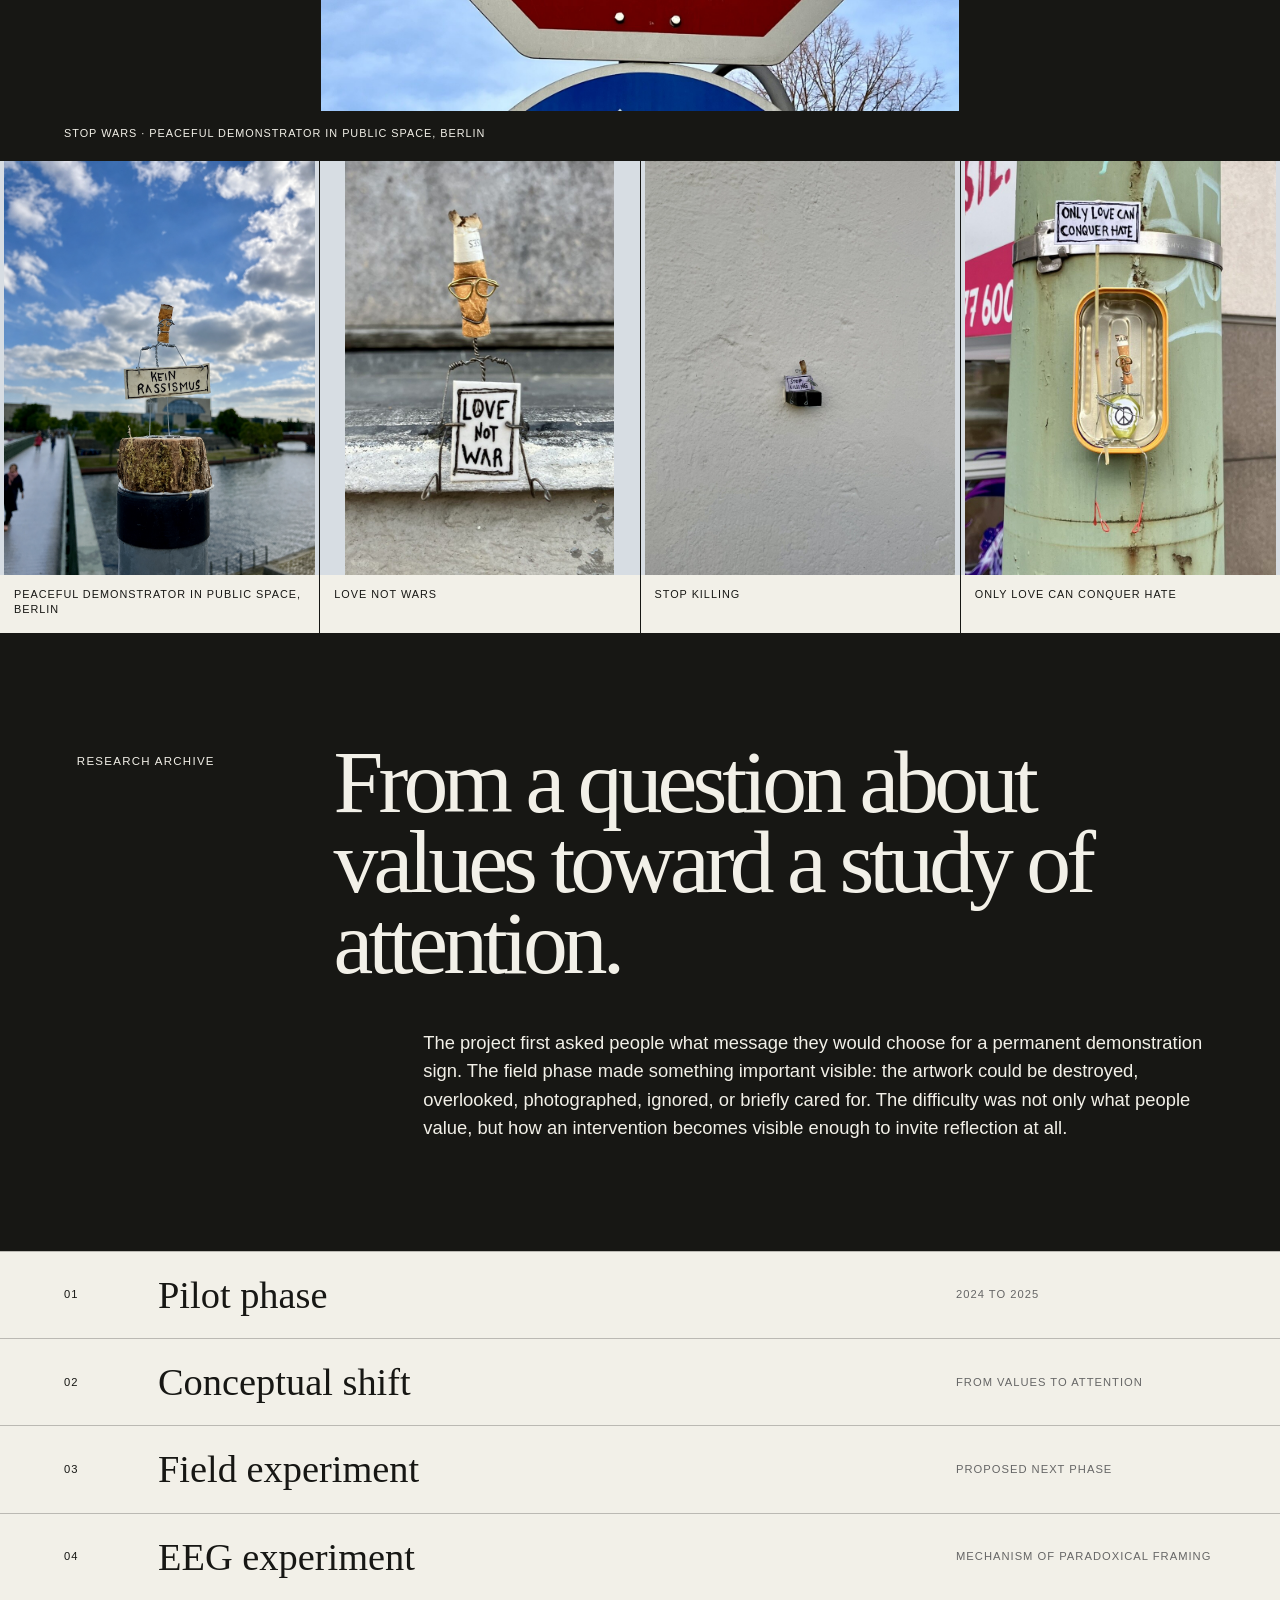
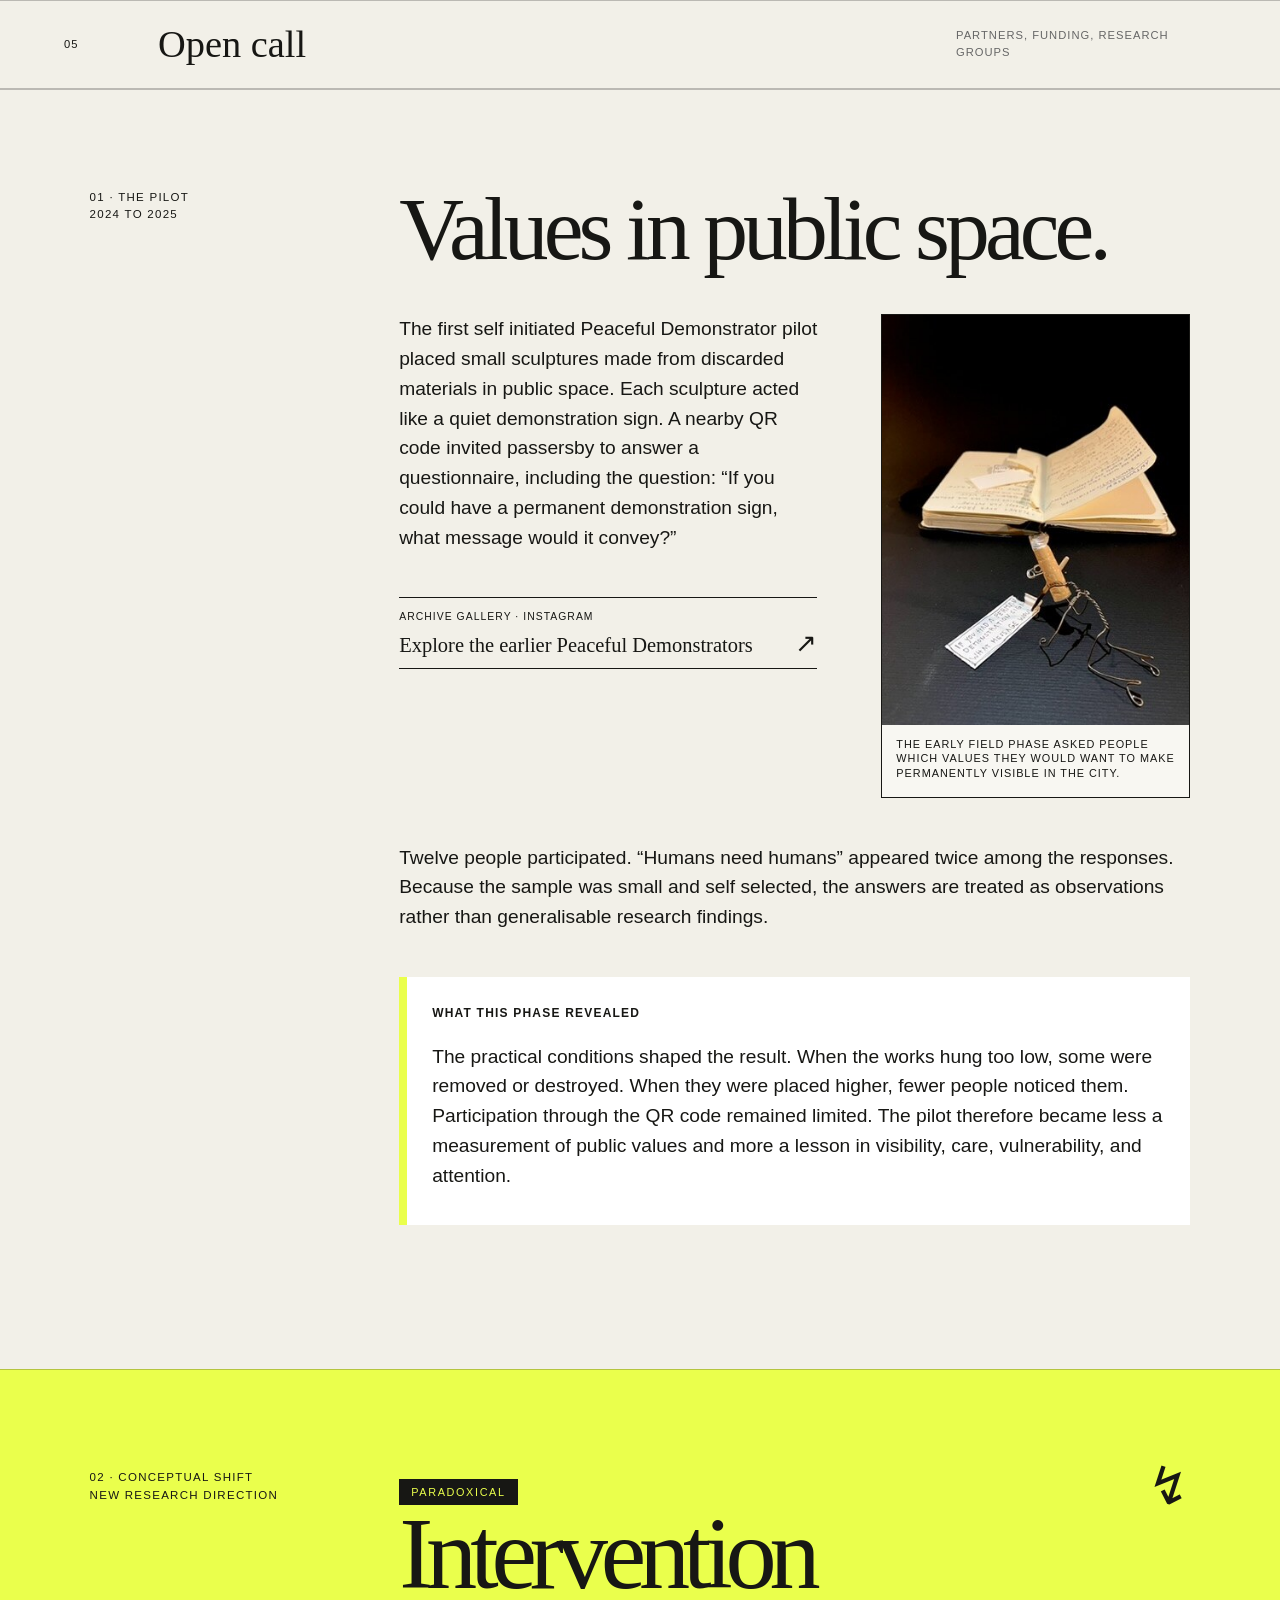
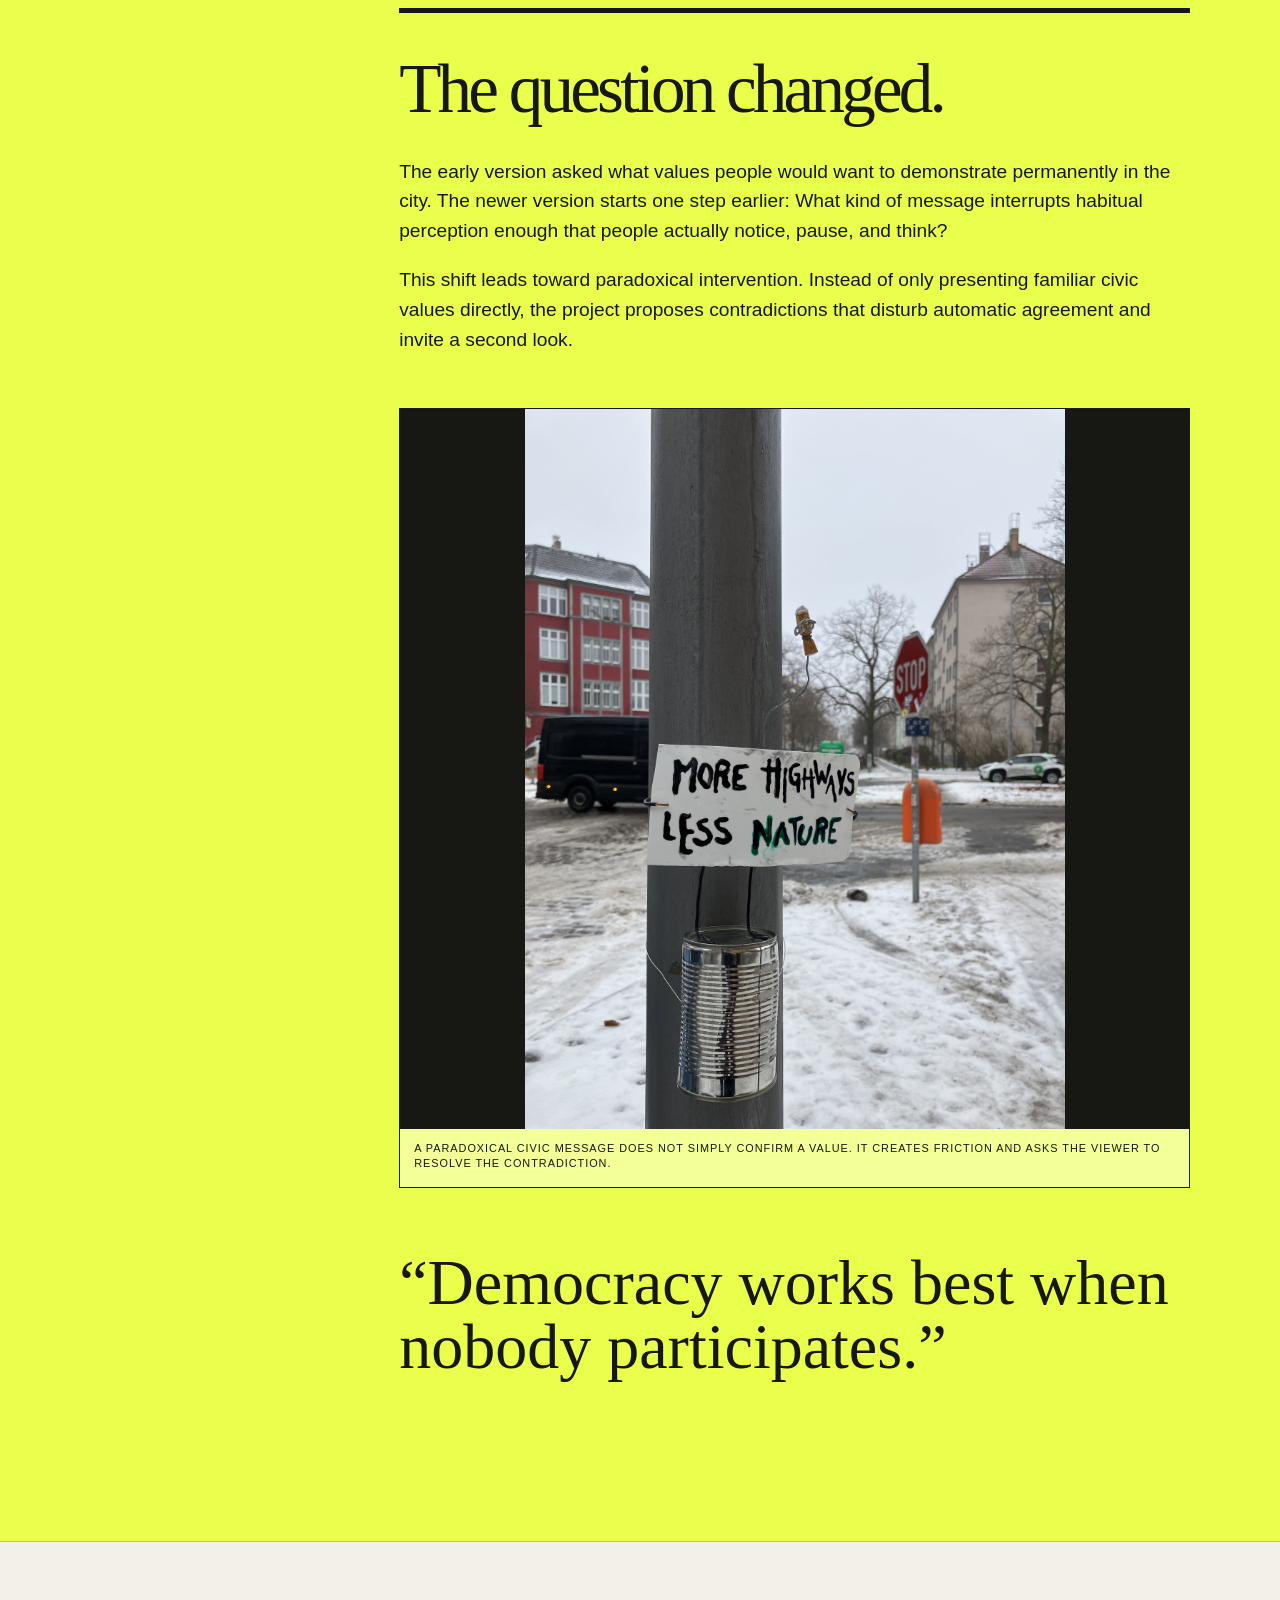
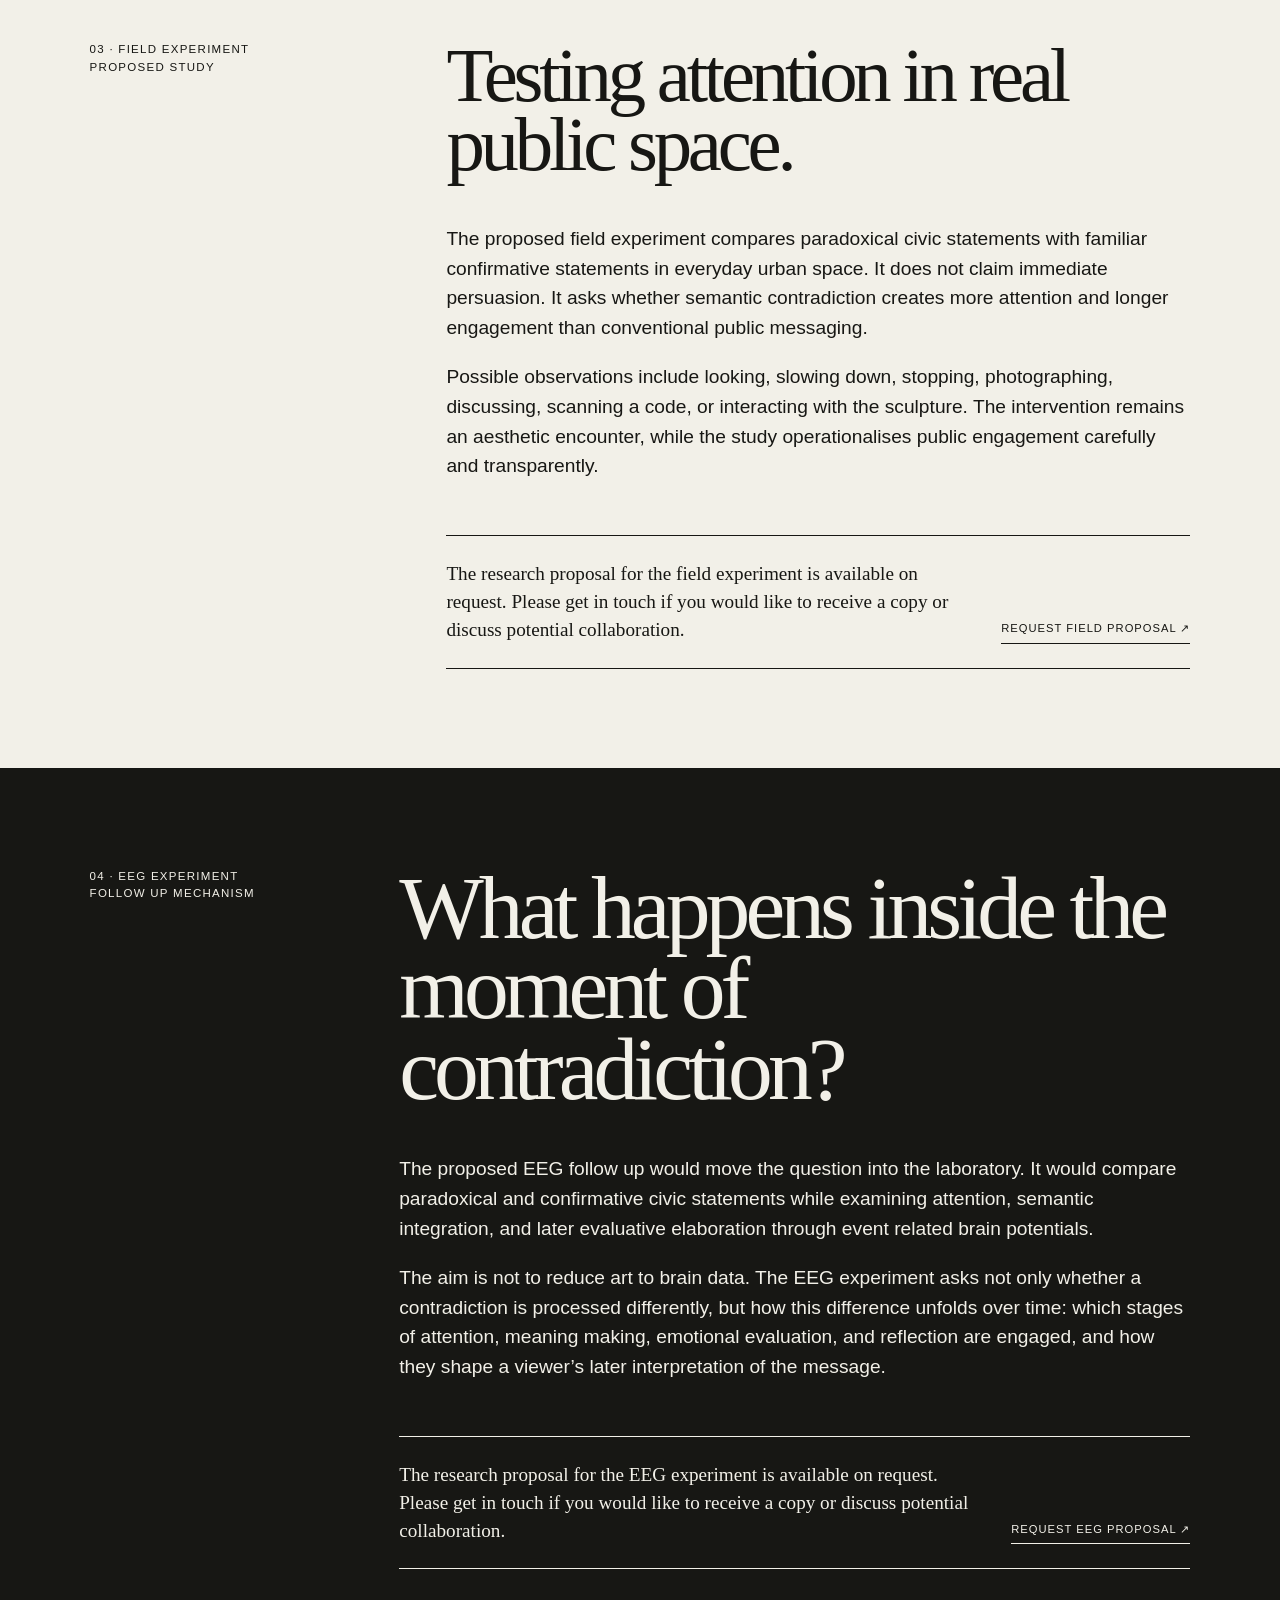
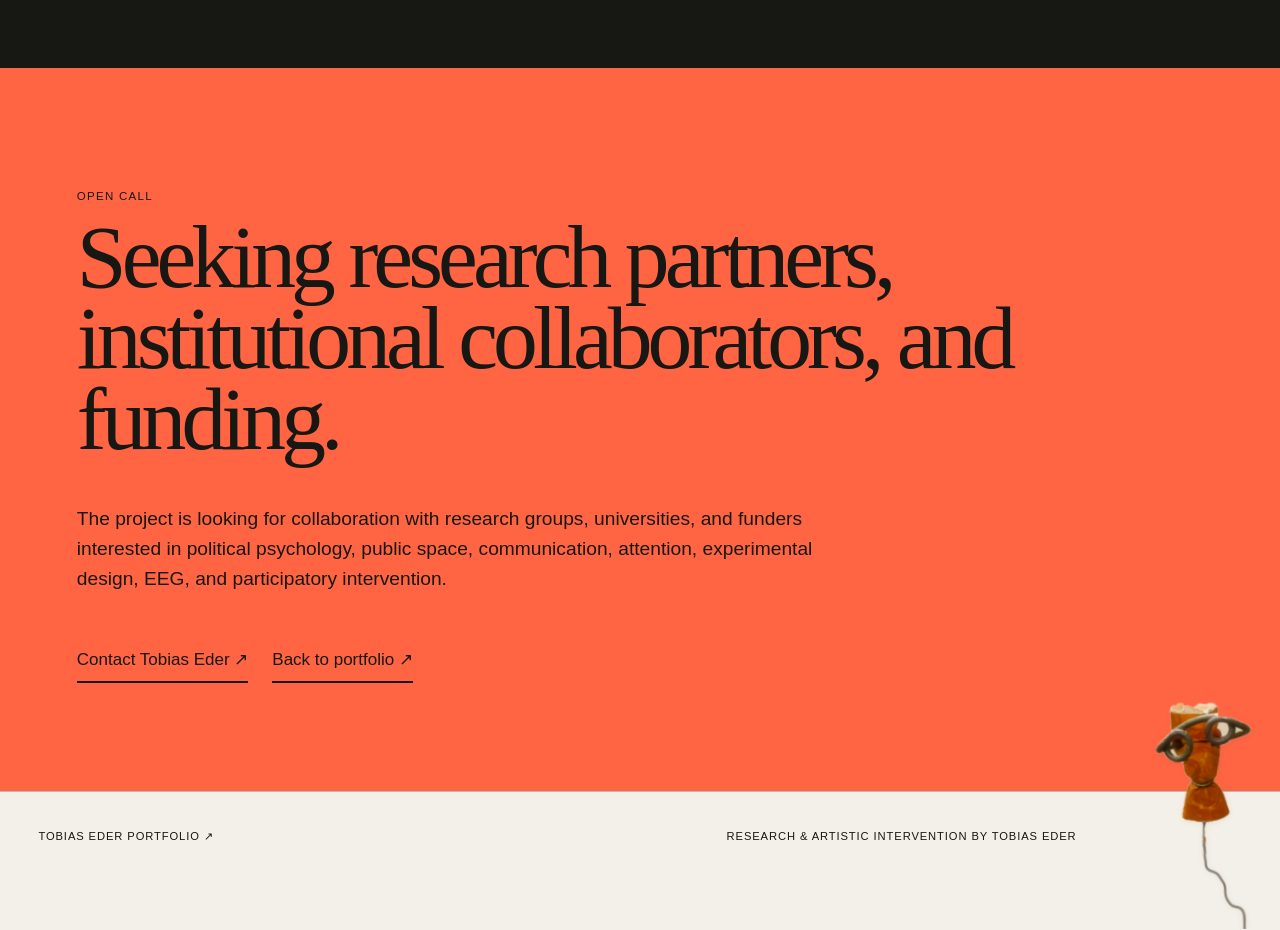
==== commit 23be9630: "Refine study and hero character layout" ====
--- a/peaceful-study/index.html
+++ b/peaceful-study/index.html
@@ -130,16 +130,8 @@
       <aside>04 · EEG experiment<br>Follow up mechanism</aside>
       <div>
         <h2>What happens inside the moment of contradiction?</h2>
-        <div class="eeg-team-layout">
-          <div>
-            <p>The proposed EEG follow up would move the question into the laboratory. It would compare paradoxical and confirmative civic statements while examining attention, semantic integration, and later evaluative elaboration through event related brain potentials.</p>
-            <p>The aim is not to reduce art to brain data. The EEG experiment asks not only whether a contradiction is processed differently, but how this difference unfolds over time: which stages of attention, meaning making, emotional evaluation, and reflection are engaged, and how they shape a viewer’s later interpretation of the message.</p>
-          </div>
-          <figure class="eeg-team-portrait">
-            <img src="../assets/peaceful-study/eeg-experiment-team-portrait.jpeg" alt="Tobias Eder with collaborators during an EEG experiment session">
-            <figcaption>CIMeC internship, Rovereto, where Tobias Eder first worked with EEG.</figcaption>
-          </figure>
-        </div>
+        <p>The proposed EEG follow up would move the question into the laboratory. It would compare paradoxical and confirmative civic statements while examining attention, semantic integration, and later evaluative elaboration through event related brain potentials.</p>
+        <p>The aim is not to reduce art to brain data. The EEG experiment asks not only whether a contradiction is processed differently, but how this difference unfolds over time: which stages of attention, meaning making, emotional evaluation, and reflection are engaged, and how they shape a viewer’s later interpretation of the message.</p>
         <div class="proposal-note">
           <p>The research proposal for the EEG experiment is available on request. Please get in touch if you would like to receive a copy or discuss potential collaboration.</p>
           <a href="mailto:eddyederart@gmail.com?subject=Peaceful%20Demonstrator%20Study%20EEG%20Experiment%20Research%20Proposal">Request EEG proposal ↗</a>
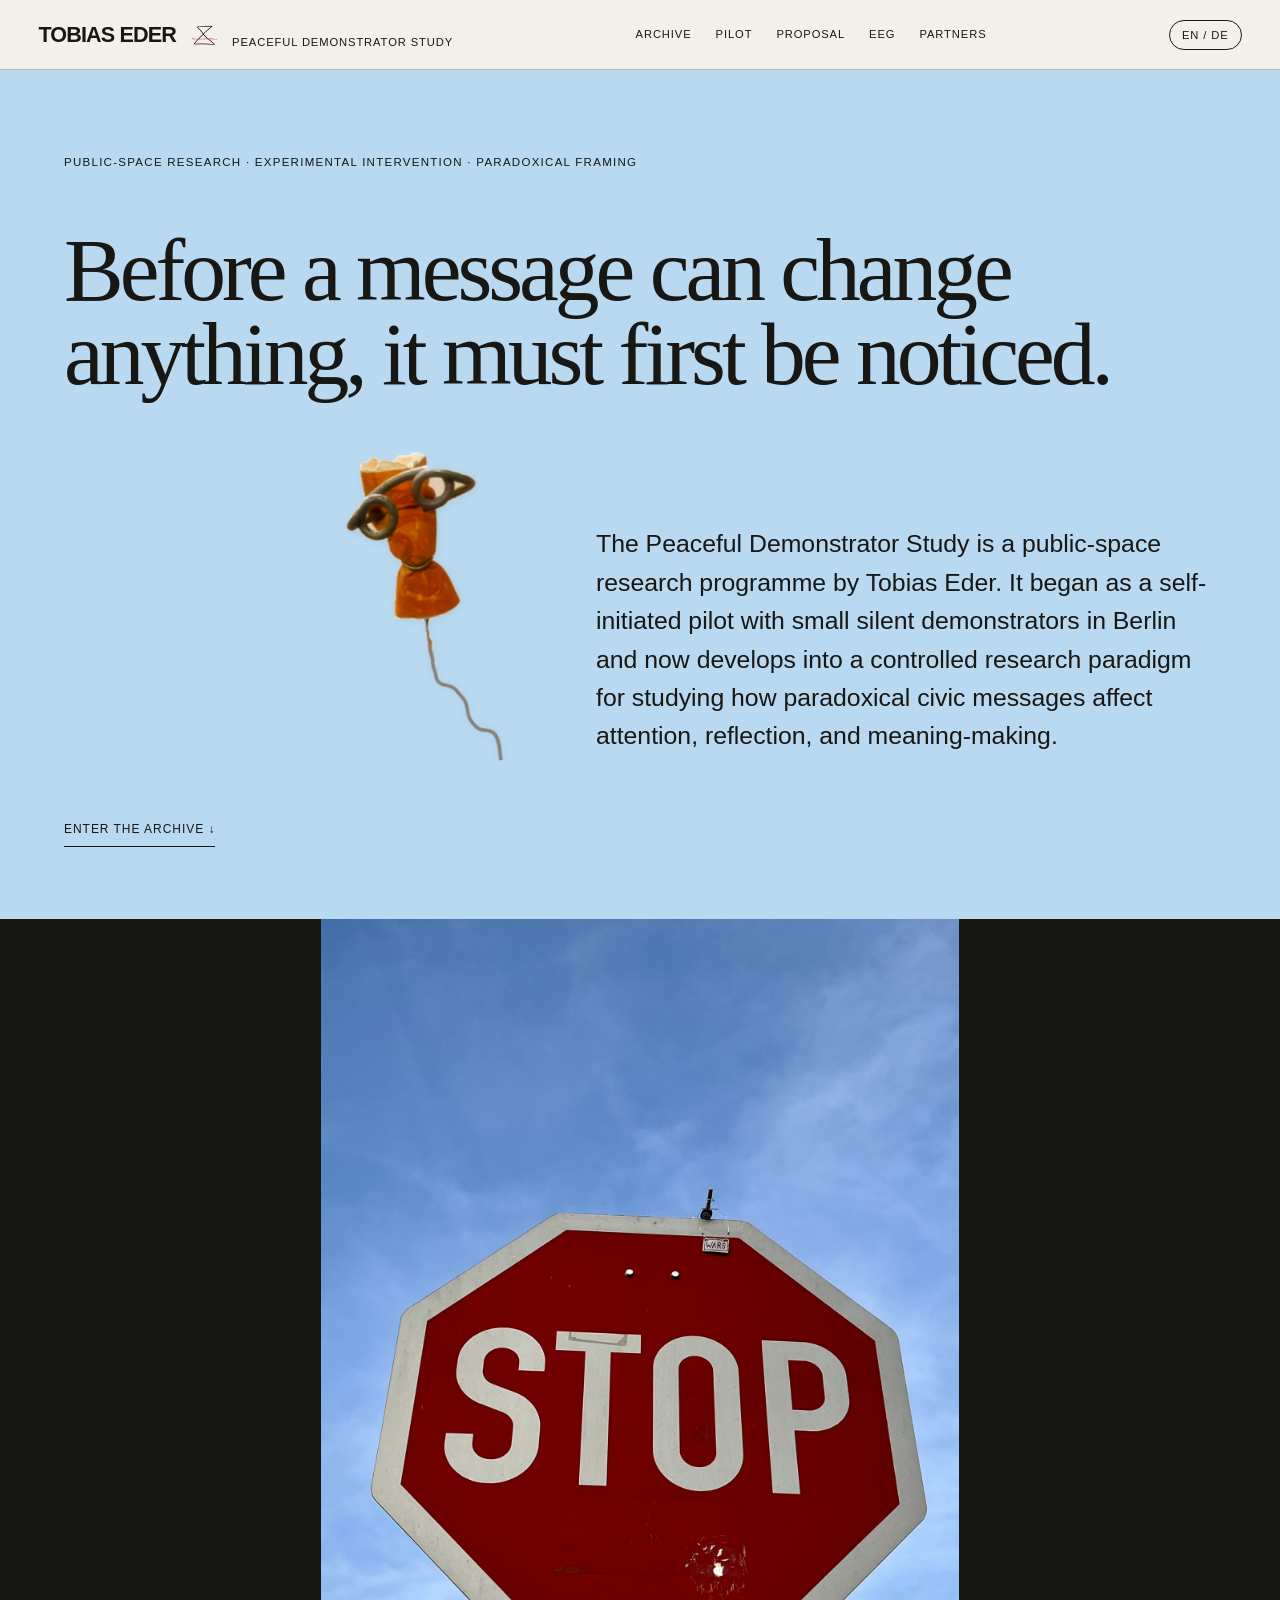
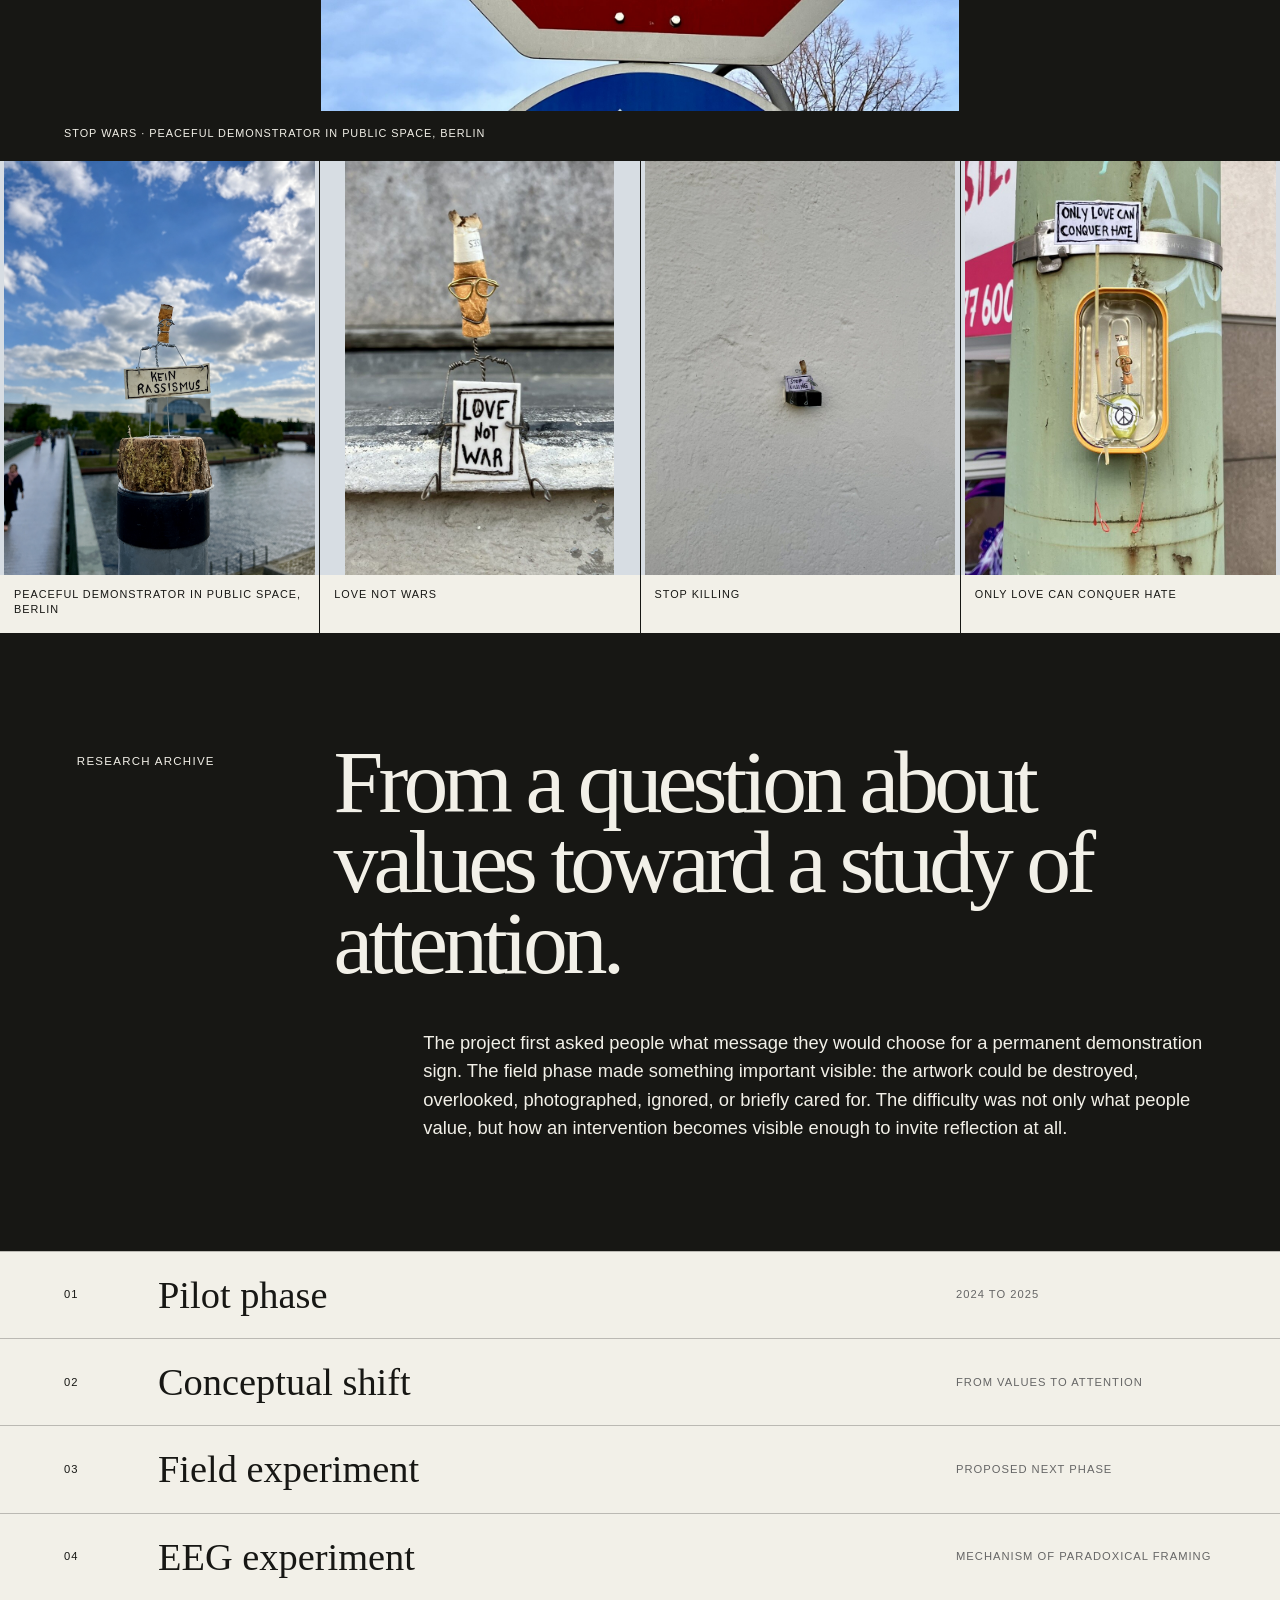
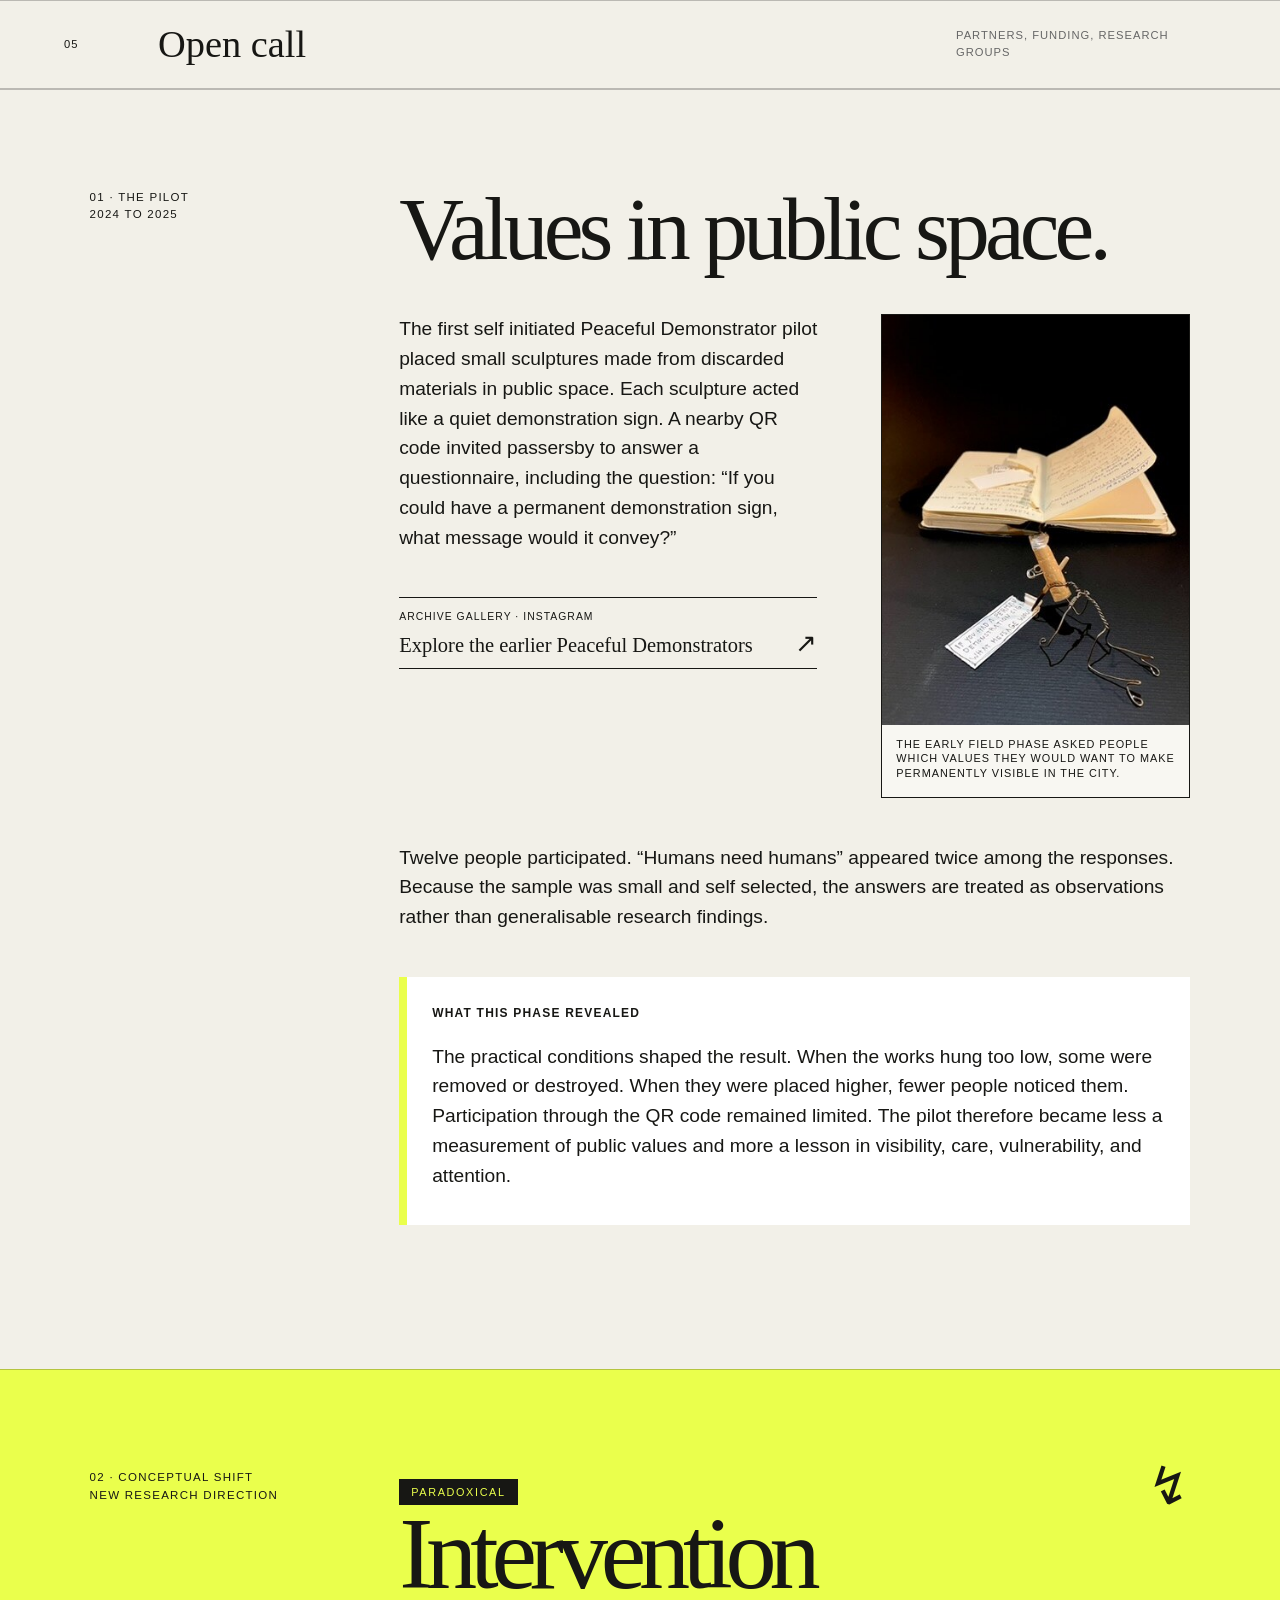
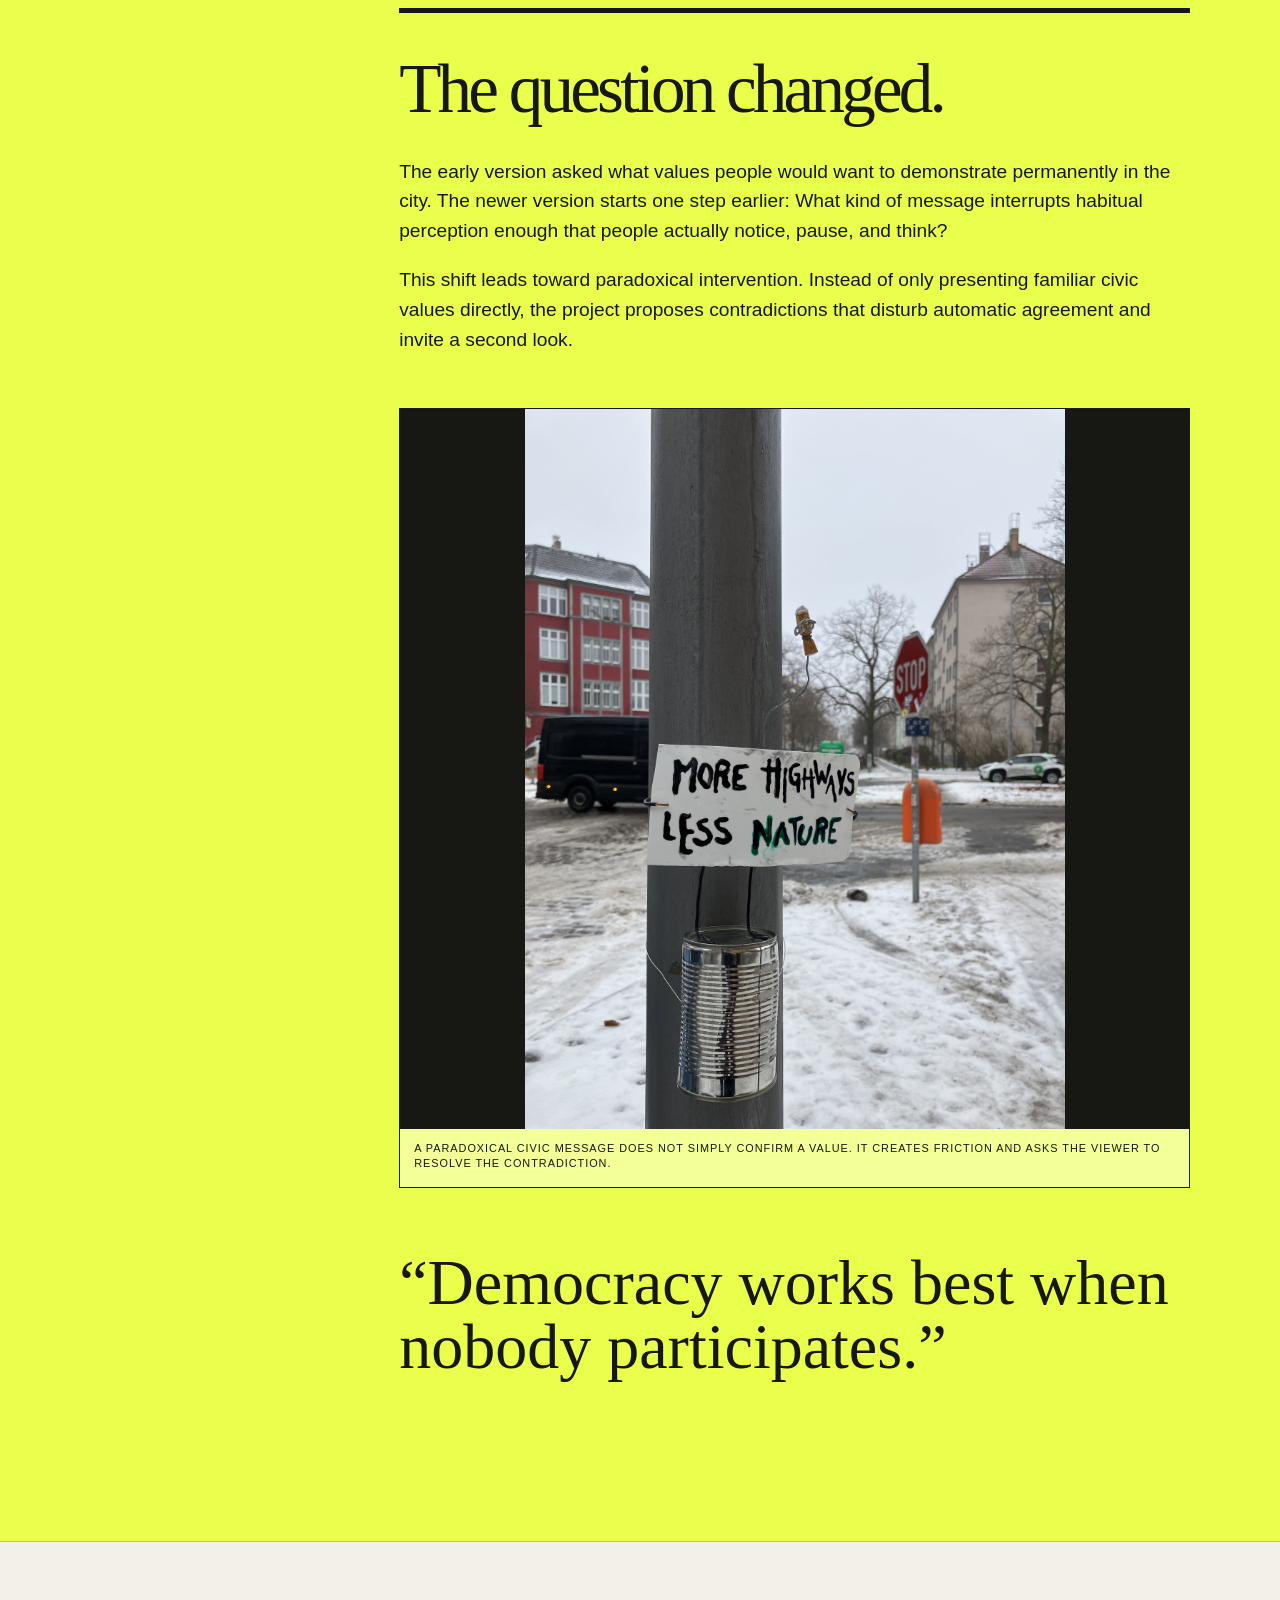
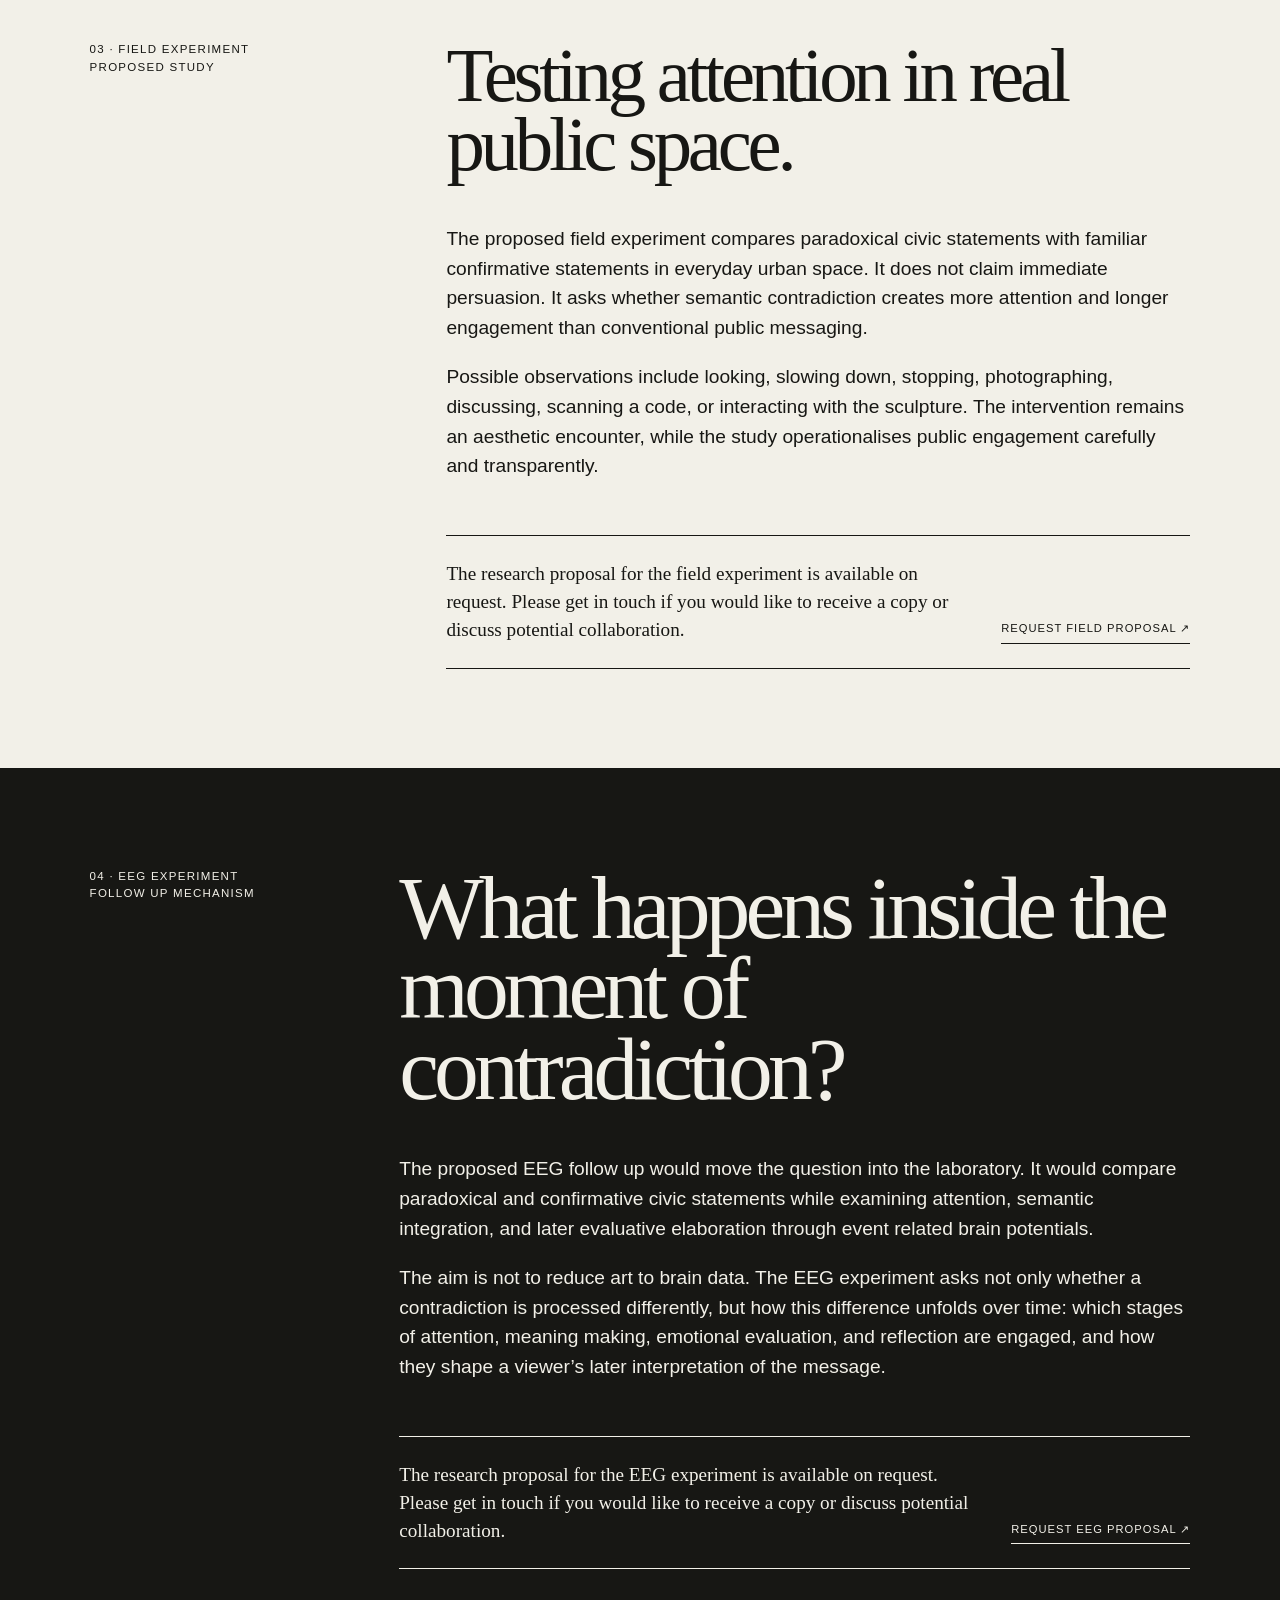
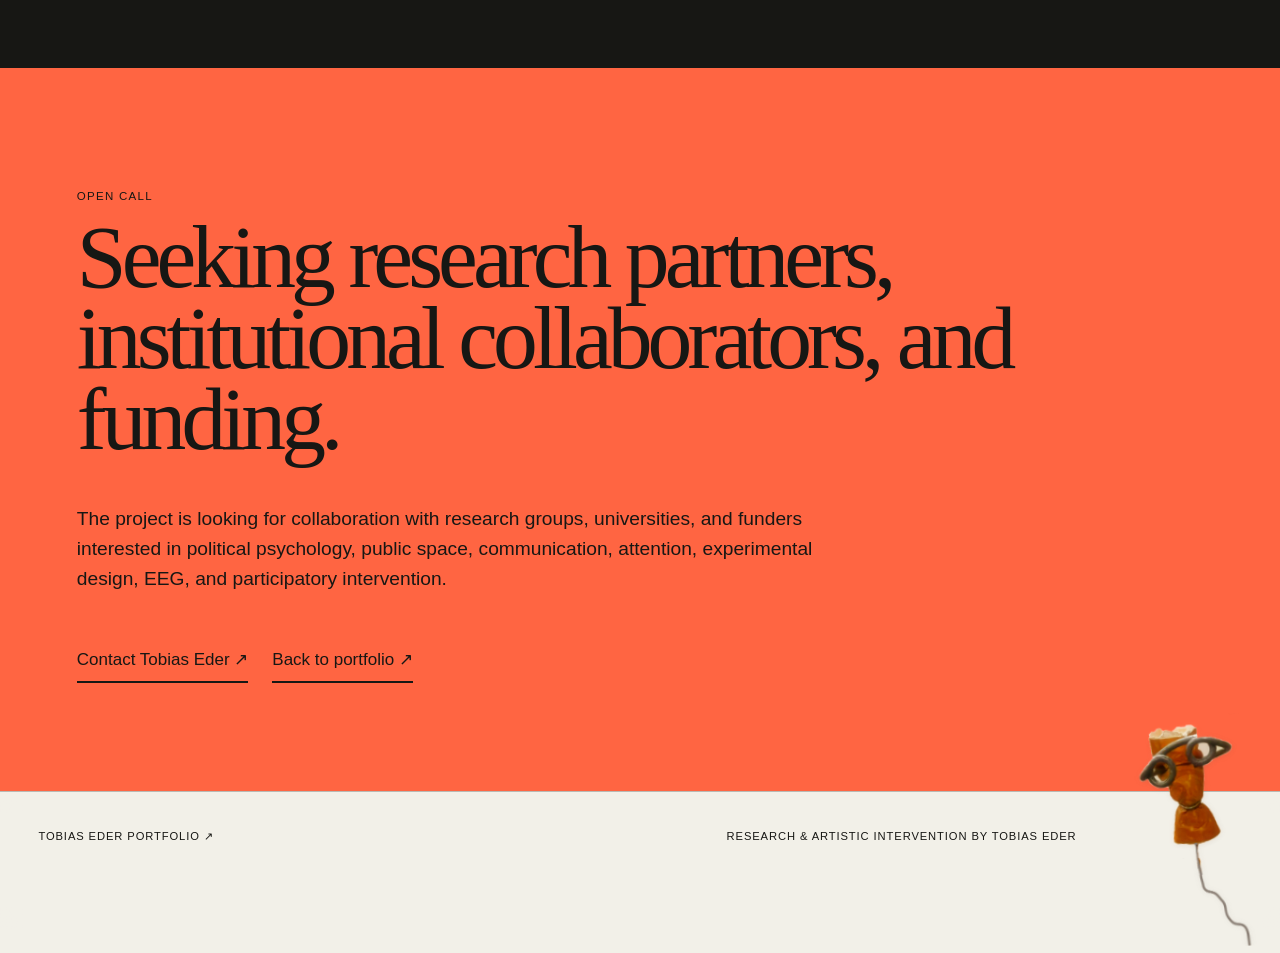
==== commit 15cb4209: "Publish latest portfolio updates" ====
--- a/peaceful-study/index.html
+++ b/peaceful-study/index.html
@@ -121,7 +121,7 @@
         <p>Possible observations include looking, slowing down, stopping, photographing, discussing, scanning a code, or interacting with the sculpture. The intervention remains an aesthetic encounter, while the study operationalises public engagement carefully and transparently.</p>
         <div class="proposal-note">
           <p>The research proposal for the field experiment is available on request. Please get in touch if you would like to receive a copy or discuss potential collaboration.</p>
-          <a href="mailto:eddyederart@gmail.com?subject=Peaceful%20Demonstrator%20Study%20Field%20Experiment%20Research%20Proposal">Request field proposal ↗</a>
+          <a href="mailto:hello@tobiaseder.science?subject=Peaceful%20Demonstrator%20Study%20Field%20Experiment%20Research%20Proposal">Request field proposal ↗</a>
         </div>
       </div>
     </section>
@@ -134,7 +134,7 @@
         <p>The aim is not to reduce art to brain data. The EEG experiment asks not only whether a contradiction is processed differently, but how this difference unfolds over time: which stages of attention, meaning making, emotional evaluation, and reflection are engaged, and how they shape a viewer’s later interpretation of the message.</p>
         <div class="proposal-note">
           <p>The research proposal for the EEG experiment is available on request. Please get in touch if you would like to receive a copy or discuss potential collaboration.</p>
-          <a href="mailto:eddyederart@gmail.com?subject=Peaceful%20Demonstrator%20Study%20EEG%20Experiment%20Research%20Proposal">Request EEG proposal ↗</a>
+          <a href="mailto:hello@tobiaseder.science?subject=Peaceful%20Demonstrator%20Study%20EEG%20Experiment%20Research%20Proposal">Request EEG proposal ↗</a>
         </div>
       </div>
     </section>
@@ -144,7 +144,7 @@
       <h2>Seeking research partners, institutional collaborators, and funding.</h2>
       <p>The project is looking for collaboration with research groups, universities, and funders interested in political psychology, public space, communication, attention, experimental design, EEG, and participatory intervention.</p>
       <div class="partner-links">
-        <a href="mailto:eddyederart@gmail.com">Contact Tobias Eder ↗</a>
+        <a href="mailto:hello@tobiaseder.science">Contact Tobias Eder ↗</a>
         <a href="../index.html">Back to portfolio ↗</a>
       </div>
     </section>
--- a/peaceful-study/study.css
+++ b/peaceful-study/study.css
@@ -17,3 +17,6 @@
 @media(max-width:600px){.proposal-note{grid-template-columns:1fr;align-items:start}.proposal-note a{justify-self:start}}
 .hero-character{grid-column:1;justify-self:end;align-self:end;width:clamp(105px,12vw,180px);height:auto;object-fit:contain;margin:0 2vw -1vh 0;transform:translate3d(0,calc(var(--scroll-lift,0px) * -1),0) rotate(calc(-4deg + var(--scroll-turn,0deg) + var(--pointer-turn,0deg)));transform-origin:50% 82%;transition:transform .32s ease-out;will-change:transform;opacity:1;filter:saturate(1.25) contrast(1.08)}.study-footer{position:relative;overflow:visible;min-height:138px;padding:24px 3vw 72px}.study-footer>*:not(.study-footer-character){position:relative;z-index:2}.study-footer span{margin-right:clamp(105px,13vw,165px);text-align:right}.study-footer-character{position:absolute;right:2vw;bottom:-20px;z-index:1;width:clamp(82px,8.6vw,126px);height:auto;object-fit:contain;opacity:1;filter:saturate(1.16) contrast(1.05);transform:translate3d(0,calc(var(--footer-lift,0px) * -1),0) rotate(calc(-4deg + var(--footer-turn,0deg)));transform-origin:50% 82%;transition:transform .42s cubic-bezier(.2,.85,.3,1.25);will-change:transform;pointer-events:auto}
 @media(max-width:760px){.hero-character{grid-column:1;justify-self:start;width:118px;margin:8px 0 2px;opacity:1}.study-footer{min-height:142px;align-items:flex-start;gap:16px;padding-bottom:76px}.study-footer span{margin-right:100px;text-align:right}.study-footer-character{right:8px;bottom:-14px;width:92px;opacity:1}}
+.study-footer-character.is-hopping{animation:footer-hop .7s cubic-bezier(.2,.85,.3,1.25)}
+.paradox-heading.is-replaying::after{animation:paradox-line-replay .9s ease}.paradox-heading.is-replaying .paradox-label{animation:paradox-label-replay .7s ease}.paradox-heading.is-replaying .paradox-spark{animation:paradox-spark-replay .7s cubic-bezier(.2,.9,.3,1.25)}
+@keyframes footer-hop{0%,100%{translate:0 0}45%{translate:0 -24px}}@keyframes paradox-line-replay{50%{transform:scaleX(.92);transform-origin:left}}@keyframes paradox-label-replay{50%{transform:translateX(5px)}}@keyframes paradox-spark-replay{50%{transform:rotate(18deg) scale(1.14)}}
